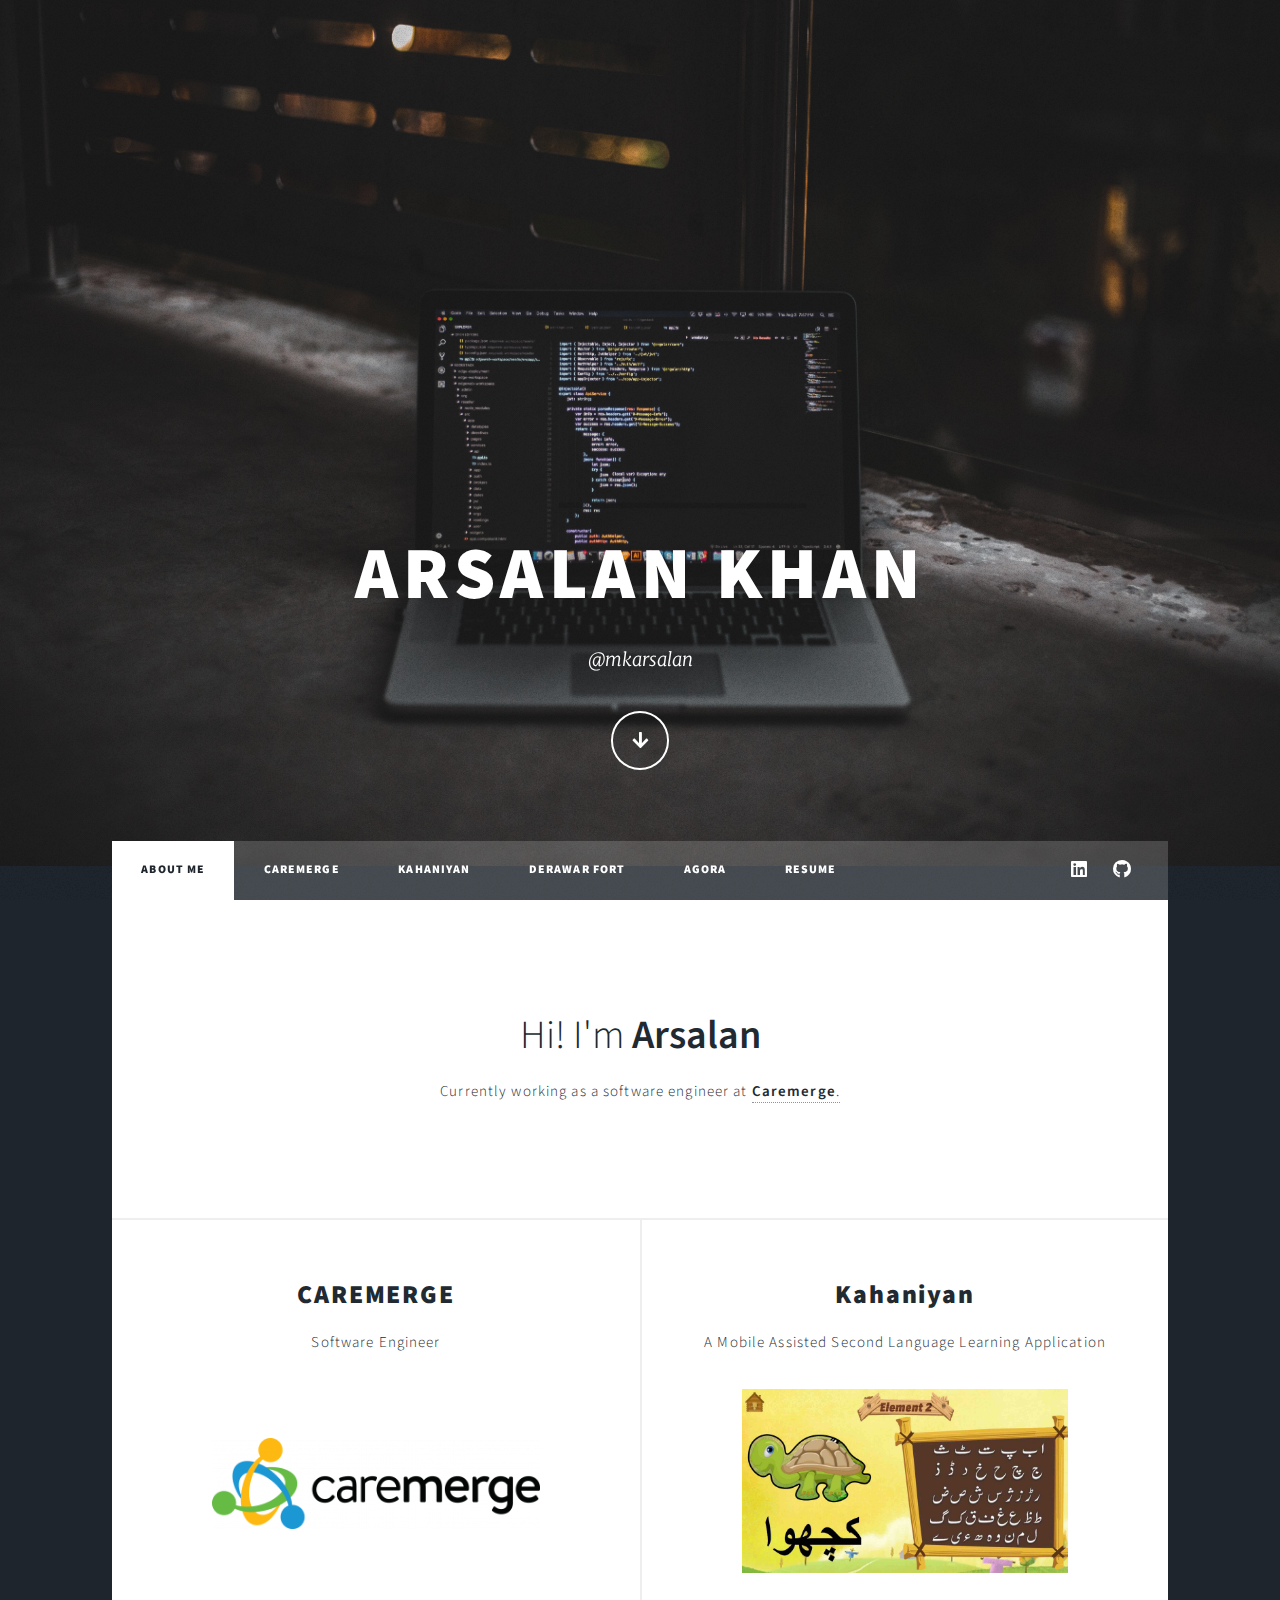
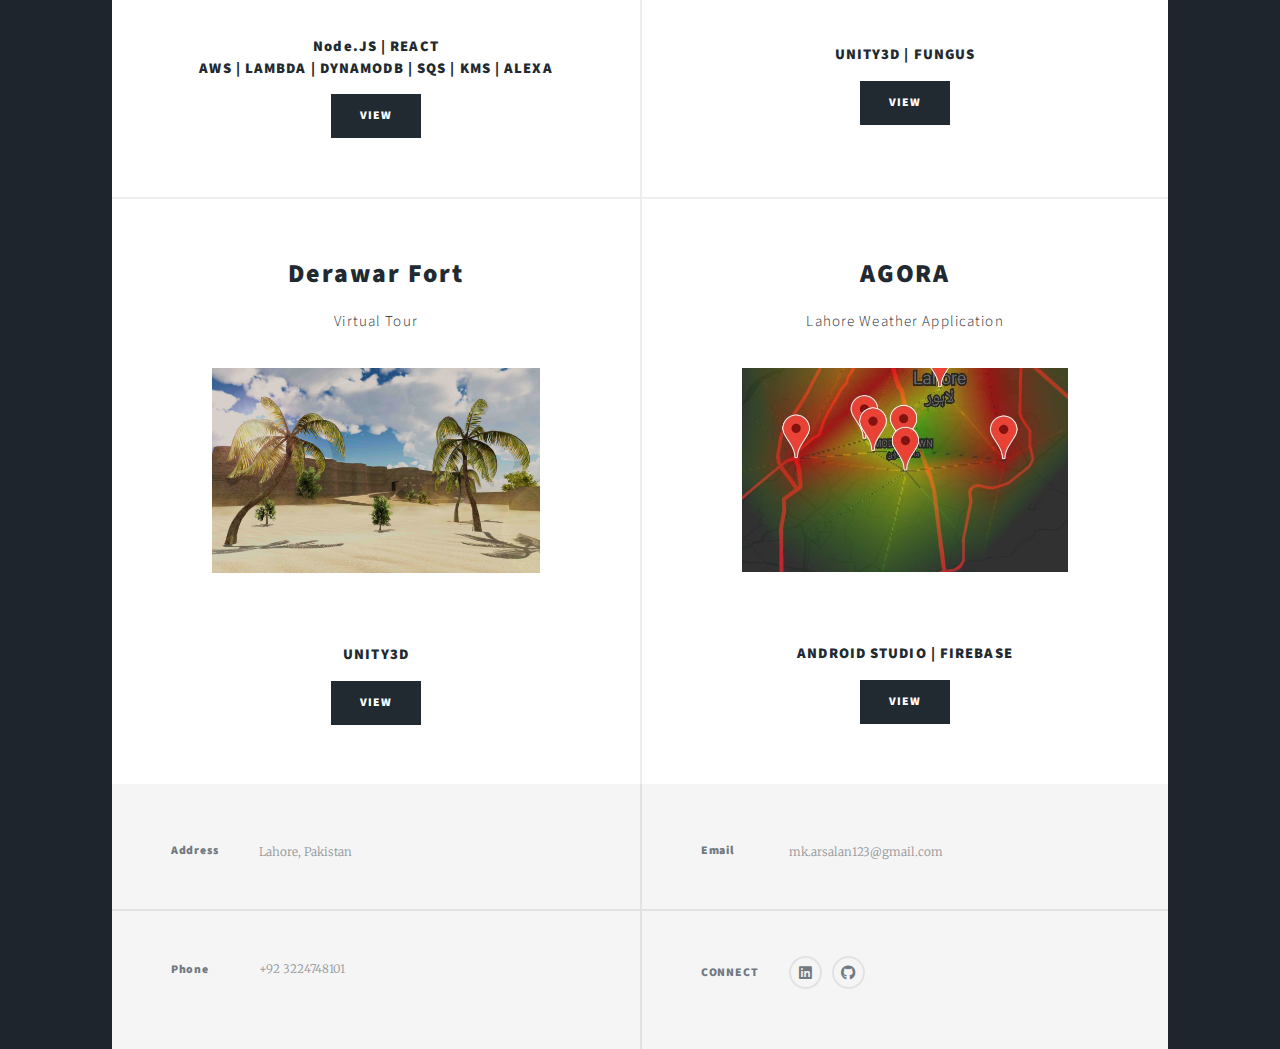
==== index.html @ 7089e1e9 "image css" ====
<!DOCTYPE HTML>
<html>
	<head>
		<title>Arsalan Khan</title>
		<meta charset="utf-8" />
		<meta name="viewport" content="width=device-width, initial-scale=1, user-scalable=no" />
		<link rel="stylesheet" href="assets/css/main.css" />
		<noscript><link rel="stylesheet" href="assets/css/noscript.css" /></noscript>
	</head>
	<body class="is-preload">

		<!-- Wrapper -->
			<div id="wrapper" class="fade-in">

				<!-- Intro -->
					<div id="intro">
						<h1>ARSALAN KHAN</h1>
						<p>@mkarsalan</p>

						<ul class="actions">
							<li><a href="#header" class="button icon solid solo fa-arrow-down scrolly">Continue</a></li>
						</ul>
					</div>


				<!-- Header -->
					<header id="header">
						<a href="index.html" class="logo">arsalan khan</a>
					</header>

				<!-- Nav -->
					<nav id="nav">
						<ul class="links">
							<li class="active"><a href="index.html">About Me</a></li>
							<li><a href="caremerge.html">Caremerge</a></li>
							<li><a href="kahaniyan.html">Kahaniyan</a></li>
							<li><a href="derawar.html">Derawar Fort</a></li>
							<li><a href="agora.html">AGORA</a></li>
							<li><a href="resume.html">Resume</a></li>
						</ul>
						<ul class="icons">
							<li><a href="https://www.linkedin.com/in/mkarsalan/" class="icon brands fa-linkedin"><span class="label">LinkedIn</span></a></li>
							<li><a href="https://github.com/mkarsalan" class="icon brands fa-github"><span class="label">GitHub</span></a></li>
						</ul>
					</nav>

				<!-- Main -->
					<div id="main">

						<!-- Featured Post -->
							<article class="post featured">
								<header class="major">
									<div class="subHeading">Hi! I'm <b>Arsalan</b></div>
									<div class="subHeadingArticle">Currently working as a software engineer at <a href="https://caremerge.com/"><b>Caremerge</b>.</a></div>
								</header>
							</article>

						<!-- Posts -->
							<section class="posts">
								<article>
									<header>
										<h2><a href="https://caremerge.com/">CAREMERGE</a></h2>
										<div class="subHeadingArticle">Software Engineer</div>
									</header>
									<br />
									<a href="caremerge.html" class="image fitMedium"><img src="images/caremerge/logo.png" alt="" /></a>
									<br /><br />
									<h4>Node.JS | REACT<br />
									AWS | LAMBDA | DYNAMODB | SQS | KMS | ALEXA</h4>
									<ul class="actions special">
										<li><a href="caremerge.html" class="button primary">View</a></li>
									</ul>
								</article>
								<article>
									<header>
										<h2>Kahaniyan</h2>
										<div class="subHeadingArticle">A Mobile Assisted Second Language Learning Application</div>
									</header>
									<a href="kahaniyan.html" class="image fitMedium"><img src="images/kahaniyan/1.jpg" alt="" /></a>
									<br />
									<h4>UNITY3D | FUNGUS</h4>
									<ul class="actions special">
										<li><a href="kahaniyan.html" class="button primary">View</a></li>
									</ul>
								</article>
								<article>
									<header>
										<h2>Derawar Fort</h2>
										<div class="subHeadingArticle">Virtual Tour</div>
									</header>
									<a href="derawar.html" class="image fitMedium"><img src="images/derawar/1.jpg" alt="" /></a>
									<br />
									<h4>UNITY3D</h4>
									<ul class="actions special">
										<li><a href="derawar.html" class="button primary">View</a></li>
									</ul>
								</article>
								<article>
									<header>
										<h2>AGORA</h2>
										<div class="subHeadingArticle">Lahore Weather Application</div>
									</header>
									<a href="agora.html" class="image fitMedium"><img src="images/agora/0.jpg" alt="" /></a>
									<br />
									<h4>ANDROID STUDIO | FIREBASE</h4>
									<ul class="actions special">
										<li><a href="agora.html" class="button primary">View</a></li>
									</ul>
								</article>
							</section>

					</div>

				<!-- Footer -->
					<footer id="footer">
						<section class="split contact">
							<section class="alt">
								<h3>Address</h3>
								<p>Lahore, Pakistan</p>
							</section>
							<section>
								<h3>Phone</h3>
								<p>+92 3224748101</p>
							</section>
						</section>
						<section class="split contact">
							<section class="alt">
								<h3>Email</h3>
								<p>mk.arsalan123@gmail.com</p>
							</section>
							<section>
								<h3>CONNECT</h3>
								<ul class="icons alt">
									<li><a href="https://www.linkedin.com/in/mkarsalan/" class="icon brands alt fa-linkedin"><span class="label">LinkedIn</span></a></li>
									<li><a href="https://github.com/mkarsalan" class="icon brands alt fa-github"><span class="label">GitHub</span></a></li>
								</ul>
							</section>
						</section>
					</footer>

			</div>

		<!-- Scripts -->
			<script src="assets/js/jquery.min.js"></script>
			<script src="assets/js/jquery.scrollex.min.js"></script>
			<script src="assets/js/jquery.scrolly.min.js"></script>
			<script src="assets/js/browser.min.js"></script>
			<script src="assets/js/breakpoints.min.js"></script>
			<script src="assets/js/util.js"></script>
			<script src="assets/js/main.js"></script>

	</body>
</html>
---- assets/css/main.css ----
@import url(fontawesome-all.min.css);
@import url("https://fonts.googleapis.com/css?family=Merriweather:300,700,300italic,700italic|Source+Sans+Pro:400,900");

html, body, div, span, applet, object,
iframe, h1, h2, h3, h4, h5, h6, p, blockquote,
pre, a, abbr, acronym, address, big, cite,
code, del, dfn, em, img, ins, kbd, q, s, samp,
small, strike, strong, sub, sup, tt, var, b,
u, i, center, dl, dt, dd, ol, ul, li, fieldset,
form, label, legend, table, caption, tbody,
tfoot, thead, tr, th, td, article, aside,
canvas, details, embed, figure, figcaption,
footer, header, hgroup, menu, nav, output, ruby,
section, summary, time, mark, audio, video {
	margin: 0;
	padding: 0;
	border: 0;
	font-size: 100%;
	font: inherit;
	vertical-align: baseline;}

article, aside, details, figcaption, figure,
footer, header, hgroup, menu, nav, section {
	display: block;}

body {
	line-height: 1;
}

ol, ul {
	list-style: none;
}

blockquote, q {
	quotes: none;
}

	blockquote:before, blockquote:after, q:before, q:after {
		content: '';
		content: none;
	}

table {
	border-collapse: collapse;
	border-spacing: 0;
}

body {
	-webkit-text-size-adjust: none;
}

mark {
	background-color: transparent;
	color: inherit;
}

input::-moz-focus-inner {
	border: 0;
	padding: 0;
}

input, select, textarea {
	-moz-appearance: none;
	-webkit-appearance: none;
	-ms-appearance: none;
	appearance: none;
}

.iframe-container{
	position: relative;
	width: 100%;
	padding-bottom: 56.25%; 
	height: 0;
}
.iframe-container iframe{
	position: absolute;
	top:0;
	left: 0;
	width: 100%;
	height: 100%;
}
.videoInsert {
	position: relative; 
	right: 0; 
	bottom: 0;
	width: 100%;
	height: 100%;
}

.subHeading {
	font-family: "Source Sans Pro", Helvetica, sans-serif;
	font-size: 40px;
}

.subHeadingArticle {
	font-family: "Source Sans Pro", Helvetica, sans-serif;
	font-size: 15px;
	line-height: 1.2;
	letter-spacing: 0.075em;
	margin: 0 0 1rem 0;
}
.center-justified {
    text-align: justify;
    text-align-last: center;
}

/* Basic */

	@-ms-viewport {
		width: device-width;
	}

	body {
		-ms-overflow-style: scrollbar;
	}

	@media screen and (max-width: 480px) {

		html, body {
			min-width: 320px;
		}

	}

	html {
		box-sizing: border-box;
	}

	*, *:before, *:after {
		box-sizing: inherit;
	}

	body {
		background-color: #1e252d;
	}

		body.is-preload *, body.is-preload *:before, body.is-preload *:after {
			-moz-animation: none !important;
			-webkit-animation: none !important;
			-ms-animation: none !important;
			animation: none !important;
			-moz-transition: none !important;
			-webkit-transition: none !important;
			-ms-transition: none !important;
			transition: none !important;
		}

/* Type */

	html {
		font-size: 16pt;
	}

		@media screen and (max-width: 1680px) {

			html {
				font-size: 12pt;
			}

		}

		@media screen and (max-width: 1280px) {

			html {
				font-size: 11pt;
			}

		}

		@media screen and (max-width: 360px) {

			html {
				font-size: 10pt;
			}

		}

	body {
		color: #212931;
	}

	body, input, select, textarea {
		font-family: "Merriweather", Georgia, serif;
		font-weight: 300;
		font-size: 1rem;
		line-height: 2.375;
	}

	a {
		-moz-transition: color 0.2s ease-in-out, background-color 0.2s ease-in-out, border-color 0.2s ease-in-out, box-shadow 0.2s ease-in-out;
		-webkit-transition: color 0.2s ease-in-out, background-color 0.2s ease-in-out, border-color 0.2s ease-in-out, box-shadow 0.2s ease-in-out;
		-ms-transition: color 0.2s ease-in-out, background-color 0.2s ease-in-out, border-color 0.2s ease-in-out, box-shadow 0.2s ease-in-out;
		transition: color 0.2s ease-in-out, background-color 0.2s ease-in-out, border-color 0.2s ease-in-out, box-shadow 0.2s ease-in-out;
		border-bottom: dotted 1px;
		text-decoration: none;
	}

		a:hover {
			border-bottom-color: transparent;
		}

	strong, b {
		font-weight: 600;
	}

	em, i {
		font-style: italic;
	}

	p {
		text-align: justify;
		margin: 0 0 2rem 0;
	}

	h1, h2, h3, h4, h5, h6 {
		font-family: "Source Sans Pro", Helvetica, sans-serif;
		font-weight: 900;
		line-height: 1.5;
		letter-spacing: 0.075em;
		margin: 0 0 1rem 0;
	}

		h1 a, h2 a, h3 a, h4 a, h5 a, h6 a {
			border-bottom: 0;
			color: inherit;
			text-decoration: none;
		}

	h1 {
		font-size: 4rem;
		line-height: 1.1;
		margin: 0 0 2rem 0;
	}

	h2 {
		font-size: 1.75rem;
		line-height: 1.3;
		margin: 0 0 1.5rem 0;
	}

	h3 {
		font-size: 1.25rem;
		margin: 0 0 1.5rem 0;
	}

	h4 {
		font-size: 1rem;
	}

	h5 {
		font-size: 0.9rem;
	}

	h6 {
		font-size: 0.8rem;
	}

	sub {
		font-size: 0.8rem;
		position: relative;
		top: 0.5rem;
	}

	sup {
		font-size: 0.8rem;
		position: relative;
		top: -0.5rem;
	}

	blockquote {
		border-left: solid 4px;
		font-style: italic;
		margin: 0 0 2rem 0;
		padding: 0.5rem 0 0.5rem 2rem;
	}

	code {
		border: solid 2px;
		font-family: "Courier New", monospace;
		font-size: 0.9rem;
		margin: 0 0.25rem;
		padding: 0.25rem 0.65rem;
	}

	pre {
		-webkit-overflow-scrolling: touch;
		font-family: "Courier New", monospace;
		font-size: 0.9rem;
		margin: 0 0 2rem 0;
	}

		pre code {
			display: block;
			line-height: 1.75;
			padding: 1rem 1.5rem;
			overflow-x: auto;
		}

	hr {
		border: 0;
		border-bottom: solid 2px;
		margin: 3rem 0;
	}

		hr.major {
			margin: 5rem 0;
		}

	.align-left {
		text-align: left;
	}

	.align-center {
		text-align: center;
	}

	.align-right {
		text-align: right;
	}

	input, select, textarea {
		color: #212931;
	}

	a {
		color: #212931;
		border-bottom-color: rgba(33, 41, 49, 0.5);
	}

		a:hover {
			border-bottom-color: transparent;
			color: #18bfef !important;
		}

	strong, b {
		color: #212931;
	}

	h1, h2, h3, h4, h5, h6 {
		color: #212931;
	}

	blockquote {
		border-left-color: #eeeeee;
	}

	code {
		background: rgba(220, 220, 220, 0.25);
		border-color: #eeeeee;
	}

	hr {
		border-bottom-color: #eeeeee;
	}

/* Row */

	.row {
		display: flex;
		flex-wrap: wrap;
		box-sizing: border-box;
		align-items: stretch;
	}

		.row > * {
			box-sizing: border-box;
		}

		.row.gtr-uniform > * > :last-child {
			margin-bottom: 0;
		}

		.row.aln-left {
			justify-content: flex-start;
		}

		.row.aln-center {
			justify-content: center;
		}

		.row.aln-right {
			justify-content: flex-end;
		}

		.row.aln-top {
			align-items: flex-start;
		}

		.row.aln-middle {
			align-items: center;
		}

		.row.aln-bottom {
			align-items: flex-end;
		}

		.row > .imp {
			order: -1;
		}

		.row > .col-1 {
			width: 8.33333%;
		}

		.row > .off-1 {
			margin-left: 8.33333%;
		}

		.row > .col-2 {
			width: 16.66667%;
		}

		.row > .off-2 {
			margin-left: 16.66667%;
		}

		.row > .col-3 {
			width: 25%;
		}

		.row > .off-3 {
			margin-left: 25%;
		}

		.row > .col-4 {
			width: 33.33333%;
		}

		.row > .off-4 {
			margin-left: 33.33333%;
		}

		.row > .col-5 {
			width: 41.66667%;
		}

		.row > .off-5 {
			margin-left: 41.66667%;
		}

		.row > .col-6 {
			width: 50%;
		}

		.row > .off-6 {
			margin-left: 50%;
		}

		.row > .col-7 {
			width: 58.33333%;
		}

		.row > .off-7 {
			margin-left: 58.33333%;
		}

		.row > .col-8 {
			width: 66.66667%;
		}

		.row > .off-8 {
			margin-left: 66.66667%;
		}

		.row > .col-9 {
			width: 75%;
		}

		.row > .off-9 {
			margin-left: 75%;
		}

		.row > .col-10 {
			width: 83.33333%;
		}

		.row > .off-10 {
			margin-left: 83.33333%;
		}

		.row > .col-11 {
			width: 91.66667%;
		}

		.row > .off-11 {
			margin-left: 91.66667%;
		}

		.row > .col-12 {
			width: 100%;
		}

		.row > .off-12 {
			margin-left: 100%;
		}

		.row.gtr-0 {
			margin-top: 0;
			margin-left: 0rem;
		}

			.row.gtr-0 > * {
				padding: 0 0 0 0rem;
			}

			.row.gtr-0.gtr-uniform {
				margin-top: 0rem;
			}

				.row.gtr-0.gtr-uniform > * {
					padding-top: 0rem;
				}

		.row.gtr-25 {
			margin-top: 0;
			margin-left: -0.375rem;
		}

			.row.gtr-25 > * {
				padding: 0 0 0 0.375rem;
			}

			.row.gtr-25.gtr-uniform {
				margin-top: -0.375rem;
			}

				.row.gtr-25.gtr-uniform > * {
					padding-top: 0.375rem;
				}

		.row.gtr-50 {
			margin-top: 0;
			margin-left: -0.75rem;
		}

			.row.gtr-50 > * {
				padding: 0 0 0 0.75rem;
			}

			.row.gtr-50.gtr-uniform {
				margin-top: -0.75rem;
			}

				.row.gtr-50.gtr-uniform > * {
					padding-top: 0.75rem;
				}

		.row {
			margin-top: 0;
			margin-left: -1.5rem;
		}

			.row > * {
				padding: 0 0 0 1.5rem;
			}

			.row.gtr-uniform {
				margin-top: -1.5rem;
			}

				.row.gtr-uniform > * {
					padding-top: 1.5rem;
				}

		.row.gtr-150 {
			margin-top: 0;
			margin-left: -2.25rem;
		}

			.row.gtr-150 > * {
				padding: 0 0 0 2.25rem;
			}

			.row.gtr-150.gtr-uniform {
				margin-top: -2.25rem;
			}

				.row.gtr-150.gtr-uniform > * {
					padding-top: 2.25rem;
				}

		.row.gtr-200 {
			margin-top: 0;
			margin-left: -3rem;
		}

			.row.gtr-200 > * {
				padding: 0 0 0 3rem;
			}

			.row.gtr-200.gtr-uniform {
				margin-top: -3rem;
			}

				.row.gtr-200.gtr-uniform > * {
					padding-top: 3rem;
				}

		@media screen and (max-width: 1680px) {

			.row {
				display: flex;
				flex-wrap: wrap;
				box-sizing: border-box;
				align-items: stretch;
			}

				.row > * {
					box-sizing: border-box;
				}

				.row.gtr-uniform > * > :last-child {
					margin-bottom: 0;
				}

				.row.aln-left {
					justify-content: flex-start;
				}

				.row.aln-center {
					justify-content: center;
				}

				.row.aln-right {
					justify-content: flex-end;
				}

				.row.aln-top {
					align-items: flex-start;
				}

				.row.aln-middle {
					align-items: center;
				}

				.row.aln-bottom {
					align-items: flex-end;
				}

				.row > .imp-xlarge {
					order: -1;
				}

				.row > .col-1-xlarge {
					width: 8.33333%;
				}

				.row > .off-1-xlarge {
					margin-left: 8.33333%;
				}

				.row > .col-2-xlarge {
					width: 16.66667%;
				}

				.row > .off-2-xlarge {
					margin-left: 16.66667%;
				}

				.row > .col-3-xlarge {
					width: 25%;
				}

				.row > .off-3-xlarge {
					margin-left: 25%;
				}

				.row > .col-4-xlarge {
					width: 33.33333%;
				}

				.row > .off-4-xlarge {
					margin-left: 33.33333%;
				}

				.row > .col-5-xlarge {
					width: 41.66667%;
				}

				.row > .off-5-xlarge {
					margin-left: 41.66667%;
				}

				.row > .col-6-xlarge {
					width: 50%;
				}

				.row > .off-6-xlarge {
					margin-left: 50%;
				}

				.row > .col-7-xlarge {
					width: 58.33333%;
				}

				.row > .off-7-xlarge {
					margin-left: 58.33333%;
				}

				.row > .col-8-xlarge {
					width: 66.66667%;
				}

				.row > .off-8-xlarge {
					margin-left: 66.66667%;
				}

				.row > .col-9-xlarge {
					width: 75%;
				}

				.row > .off-9-xlarge {
					margin-left: 75%;
				}

				.row > .col-10-xlarge {
					width: 83.33333%;
				}

				.row > .off-10-xlarge {
					margin-left: 83.33333%;
				}

				.row > .col-11-xlarge {
					width: 91.66667%;
				}

				.row > .off-11-xlarge {
					margin-left: 91.66667%;
				}

				.row > .col-12-xlarge {
					width: 100%;
				}

				.row > .off-12-xlarge {
					margin-left: 100%;
				}

				.row.gtr-0 {
					margin-top: 0;
					margin-left: 0rem;
				}

					.row.gtr-0 > * {
						padding: 0 0 0 0rem;
					}

					.row.gtr-0.gtr-uniform {
						margin-top: 0rem;
					}

						.row.gtr-0.gtr-uniform > * {
							padding-top: 0rem;
						}

				.row.gtr-25 {
					margin-top: 0;
					margin-left: -0.375rem;
				}

					.row.gtr-25 > * {
						padding: 0 0 0 0.375rem;
					}

					.row.gtr-25.gtr-uniform {
						margin-top: -0.375rem;
					}

						.row.gtr-25.gtr-uniform > * {
							padding-top: 0.375rem;
						}

				.row.gtr-50 {
					margin-top: 0;
					margin-left: -0.75rem;
				}

					.row.gtr-50 > * {
						padding: 0 0 0 0.75rem;
					}

					.row.gtr-50.gtr-uniform {
						margin-top: -0.75rem;
					}

						.row.gtr-50.gtr-uniform > * {
							padding-top: 0.75rem;
						}

				.row {
					margin-top: 0;
					margin-left: -1.5rem;
				}

					.row > * {
						padding: 0 0 0 1.5rem;
					}

					.row.gtr-uniform {
						margin-top: -1.5rem;
					}

						.row.gtr-uniform > * {
							padding-top: 1.5rem;
						}

				.row.gtr-150 {
					margin-top: 0;
					margin-left: -2.25rem;
				}

					.row.gtr-150 > * {
						padding: 0 0 0 2.25rem;
					}

					.row.gtr-150.gtr-uniform {
						margin-top: -2.25rem;
					}

						.row.gtr-150.gtr-uniform > * {
							padding-top: 2.25rem;
						}

				.row.gtr-200 {
					margin-top: 0;
					margin-left: -3rem;
				}

					.row.gtr-200 > * {
						padding: 0 0 0 3rem;
					}

					.row.gtr-200.gtr-uniform {
						margin-top: -3rem;
					}

						.row.gtr-200.gtr-uniform > * {
							padding-top: 3rem;
						}

		}

		@media screen and (max-width: 1280px) {

			.row {
				display: flex;
				flex-wrap: wrap;
				box-sizing: border-box;
				align-items: stretch;
			}

				.row > * {
					box-sizing: border-box;
				}

				.row.gtr-uniform > * > :last-child {
					margin-bottom: 0;
				}

				.row.aln-left {
					justify-content: flex-start;
				}

				.row.aln-center {
					justify-content: center;
				}

				.row.aln-right {
					justify-content: flex-end;
				}

				.row.aln-top {
					align-items: flex-start;
				}

				.row.aln-middle {
					align-items: center;
				}

				.row.aln-bottom {
					align-items: flex-end;
				}

				.row > .imp-large {
					order: -1;
				}

				.row > .col-1-large {
					width: 8.33333%;
				}

				.row > .off-1-large {
					margin-left: 8.33333%;
				}

				.row > .col-2-large {
					width: 16.66667%;
				}

				.row > .off-2-large {
					margin-left: 16.66667%;
				}

				.row > .col-3-large {
					width: 25%;
				}

				.row > .off-3-large {
					margin-left: 25%;
				}

				.row > .col-4-large {
					width: 33.33333%;
				}

				.row > .off-4-large {
					margin-left: 33.33333%;
				}

				.row > .col-5-large {
					width: 41.66667%;
				}

				.row > .off-5-large {
					margin-left: 41.66667%;
				}

				.row > .col-6-large {
					width: 50%;
				}

				.row > .off-6-large {
					margin-left: 50%;
				}

				.row > .col-7-large {
					width: 58.33333%;
				}

				.row > .off-7-large {
					margin-left: 58.33333%;
				}

				.row > .col-8-large {
					width: 66.66667%;
				}

				.row > .off-8-large {
					margin-left: 66.66667%;
				}

				.row > .col-9-large {
					width: 75%;
				}

				.row > .off-9-large {
					margin-left: 75%;
				}

				.row > .col-10-large {
					width: 83.33333%;
				}

				.row > .off-10-large {
					margin-left: 83.33333%;
				}

				.row > .col-11-large {
					width: 91.66667%;
				}

				.row > .off-11-large {
					margin-left: 91.66667%;
				}

				.row > .col-12-large {
					width: 100%;
				}

				.row > .off-12-large {
					margin-left: 100%;
				}

				.row.gtr-0 {
					margin-top: 0;
					margin-left: 0rem;
				}

					.row.gtr-0 > * {
						padding: 0 0 0 0rem;
					}

					.row.gtr-0.gtr-uniform {
						margin-top: 0rem;
					}

						.row.gtr-0.gtr-uniform > * {
							padding-top: 0rem;
						}

				.row.gtr-25 {
					margin-top: 0;
					margin-left: -0.375rem;
				}

					.row.gtr-25 > * {
						padding: 0 0 0 0.375rem;
					}

					.row.gtr-25.gtr-uniform {
						margin-top: -0.375rem;
					}

						.row.gtr-25.gtr-uniform > * {
							padding-top: 0.375rem;
						}

				.row.gtr-50 {
					margin-top: 0;
					margin-left: -0.75rem;
				}

					.row.gtr-50 > * {
						padding: 0 0 0 0.75rem;
					}

					.row.gtr-50.gtr-uniform {
						margin-top: -0.75rem;
					}

						.row.gtr-50.gtr-uniform > * {
							padding-top: 0.75rem;
						}

				.row {
					margin-top: 0;
					margin-left: -1.5rem;
				}

					.row > * {
						padding: 0 0 0 1.5rem;
					}

					.row.gtr-uniform {
						margin-top: -1.5rem;
					}

						.row.gtr-uniform > * {
							padding-top: 1.5rem;
						}

				.row.gtr-150 {
					margin-top: 0;
					margin-left: -2.25rem;
				}

					.row.gtr-150 > * {
						padding: 0 0 0 2.25rem;
					}

					.row.gtr-150.gtr-uniform {
						margin-top: -2.25rem;
					}

						.row.gtr-150.gtr-uniform > * {
							padding-top: 2.25rem;
						}

				.row.gtr-200 {
					margin-top: 0;
					margin-left: -3rem;
				}

					.row.gtr-200 > * {
						padding: 0 0 0 3rem;
					}

					.row.gtr-200.gtr-uniform {
						margin-top: -3rem;
					}

						.row.gtr-200.gtr-uniform > * {
							padding-top: 3rem;
						}

		}

		@media screen and (max-width: 980px) {

			.row {
				display: flex;
				flex-wrap: wrap;
				box-sizing: border-box;
				align-items: stretch;
			}

				.row > * {
					box-sizing: border-box;
				}

				.row.gtr-uniform > * > :last-child {
					margin-bottom: 0;
				}

				.row.aln-left {
					justify-content: flex-start;
				}

				.row.aln-center {
					justify-content: center;
				}

				.row.aln-right {
					justify-content: flex-end;
				}

				.row.aln-top {
					align-items: flex-start;
				}

				.row.aln-middle {
					align-items: center;
				}

				.row.aln-bottom {
					align-items: flex-end;
				}

				.row > .imp-medium {
					order: -1;
				}

				.row > .col-1-medium {
					width: 8.33333%;
				}

				.row > .off-1-medium {
					margin-left: 8.33333%;
				}

				.row > .col-2-medium {
					width: 16.66667%;
				}

				.row > .off-2-medium {
					margin-left: 16.66667%;
				}

				.row > .col-3-medium {
					width: 25%;
				}

				.row > .off-3-medium {
					margin-left: 25%;
				}

				.row > .col-4-medium {
					width: 33.33333%;
				}

				.row > .off-4-medium {
					margin-left: 33.33333%;
				}

				.row > .col-5-medium {
					width: 41.66667%;
				}

				.row > .off-5-medium {
					margin-left: 41.66667%;
				}

				.row > .col-6-medium {
					width: 50%;
				}

				.row > .off-6-medium {
					margin-left: 50%;
				}

				.row > .col-7-medium {
					width: 58.33333%;
				}

				.row > .off-7-medium {
					margin-left: 58.33333%;
				}

				.row > .col-8-medium {
					width: 66.66667%;
				}

				.row > .off-8-medium {
					margin-left: 66.66667%;
				}

				.row > .col-9-medium {
					width: 75%;
				}

				.row > .off-9-medium {
					margin-left: 75%;
				}

				.row > .col-10-medium {
					width: 83.33333%;
				}

				.row > .off-10-medium {
					margin-left: 83.33333%;
				}

				.row > .col-11-medium {
					width: 91.66667%;
				}

				.row > .off-11-medium {
					margin-left: 91.66667%;
				}

				.row > .col-12-medium {
					width: 100%;
				}

				.row > .off-12-medium {
					margin-left: 100%;
				}

				.row.gtr-0 {
					margin-top: 0;
					margin-left: 0rem;
				}

					.row.gtr-0 > * {
						padding: 0 0 0 0rem;
					}

					.row.gtr-0.gtr-uniform {
						margin-top: 0rem;
					}

						.row.gtr-0.gtr-uniform > * {
							padding-top: 0rem;
						}

				.row.gtr-25 {
					margin-top: 0;
					margin-left: -0.375rem;
				}

					.row.gtr-25 > * {
						padding: 0 0 0 0.375rem;
					}

					.row.gtr-25.gtr-uniform {
						margin-top: -0.375rem;
					}

						.row.gtr-25.gtr-uniform > * {
							padding-top: 0.375rem;
						}

				.row.gtr-50 {
					margin-top: 0;
					margin-left: -0.75rem;
				}

					.row.gtr-50 > * {
						padding: 0 0 0 0.75rem;
					}

					.row.gtr-50.gtr-uniform {
						margin-top: -0.75rem;
					}

						.row.gtr-50.gtr-uniform > * {
							padding-top: 0.75rem;
						}

				.row {
					margin-top: 0;
					margin-left: -1.5rem;
				}

					.row > * {
						padding: 0 0 0 1.5rem;
					}

					.row.gtr-uniform {
						margin-top: -1.5rem;
					}

						.row.gtr-uniform > * {
							padding-top: 1.5rem;
						}

				.row.gtr-150 {
					margin-top: 0;
					margin-left: -2.25rem;
				}

					.row.gtr-150 > * {
						padding: 0 0 0 2.25rem;
					}

					.row.gtr-150.gtr-uniform {
						margin-top: -2.25rem;
					}

						.row.gtr-150.gtr-uniform > * {
							padding-top: 2.25rem;
						}

				.row.gtr-200 {
					margin-top: 0;
					margin-left: -3rem;
				}

					.row.gtr-200 > * {
						padding: 0 0 0 3rem;
					}

					.row.gtr-200.gtr-uniform {
						margin-top: -3rem;
					}

						.row.gtr-200.gtr-uniform > * {
							padding-top: 3rem;
						}

		}

		@media screen and (max-width: 736px) {

			.row {
				display: flex;
				flex-wrap: wrap;
				box-sizing: border-box;
				align-items: stretch;
			}

				.row > * {
					box-sizing: border-box;
				}

				.row.gtr-uniform > * > :last-child {
					margin-bottom: 0;
				}

				.row.aln-left {
					justify-content: flex-start;
				}

				.row.aln-center {
					justify-content: center;
				}

				.row.aln-right {
					justify-content: flex-end;
				}

				.row.aln-top {
					align-items: flex-start;
				}

				.row.aln-middle {
					align-items: center;
				}

				.row.aln-bottom {
					align-items: flex-end;
				}

				.row > .imp-small {
					order: -1;
				}

				.row > .col-1-small {
					width: 8.33333%;
				}

				.row > .off-1-small {
					margin-left: 8.33333%;
				}

				.row > .col-2-small {
					width: 16.66667%;
				}

				.row > .off-2-small {
					margin-left: 16.66667%;
				}

				.row > .col-3-small {
					width: 25%;
				}

				.row > .off-3-small {
					margin-left: 25%;
				}

				.row > .col-4-small {
					width: 33.33333%;
				}

				.row > .off-4-small {
					margin-left: 33.33333%;
				}

				.row > .col-5-small {
					width: 41.66667%;
				}

				.row > .off-5-small {
					margin-left: 41.66667%;
				}

				.row > .col-6-small {
					width: 50%;
				}

				.row > .off-6-small {
					margin-left: 50%;
				}

				.row > .col-7-small {
					width: 58.33333%;
				}

				.row > .off-7-small {
					margin-left: 58.33333%;
				}

				.row > .col-8-small {
					width: 66.66667%;
				}

				.row > .off-8-small {
					margin-left: 66.66667%;
				}

				.row > .col-9-small {
					width: 75%;
				}

				.row > .off-9-small {
					margin-left: 75%;
				}

				.row > .col-10-small {
					width: 83.33333%;
				}

				.row > .off-10-small {
					margin-left: 83.33333%;
				}

				.row > .col-11-small {
					width: 91.66667%;
				}

				.row > .off-11-small {
					margin-left: 91.66667%;
				}

				.row > .col-12-small {
					width: 100%;
				}

				.row > .off-12-small {
					margin-left: 100%;
				}

				.row.gtr-0 {
					margin-top: 0;
					margin-left: 0rem;
				}

					.row.gtr-0 > * {
						padding: 0 0 0 0rem;
					}

					.row.gtr-0.gtr-uniform {
						margin-top: 0rem;
					}

						.row.gtr-0.gtr-uniform > * {
							padding-top: 0rem;
						}

				.row.gtr-25 {
					margin-top: 0;
					margin-left: -0.375rem;
				}

					.row.gtr-25 > * {
						padding: 0 0 0 0.375rem;
					}

					.row.gtr-25.gtr-uniform {
						margin-top: -0.375rem;
					}

						.row.gtr-25.gtr-uniform > * {
							padding-top: 0.375rem;
						}

				.row.gtr-50 {
					margin-top: 0;
					margin-left: -0.75rem;
				}

					.row.gtr-50 > * {
						padding: 0 0 0 0.75rem;
					}

					.row.gtr-50.gtr-uniform {
						margin-top: -0.75rem;
					}

						.row.gtr-50.gtr-uniform > * {
							padding-top: 0.75rem;
						}

				.row {
					margin-top: 0;
					margin-left: -1.5rem;
				}

					.row > * {
						padding: 0 0 0 1.5rem;
					}

					.row.gtr-uniform {
						margin-top: -1.5rem;
					}

						.row.gtr-uniform > * {
							padding-top: 1.5rem;
						}

				.row.gtr-150 {
					margin-top: 0;
					margin-left: -2.25rem;
				}

					.row.gtr-150 > * {
						padding: 0 0 0 2.25rem;
					}

					.row.gtr-150.gtr-uniform {
						margin-top: -2.25rem;
					}

						.row.gtr-150.gtr-uniform > * {
							padding-top: 2.25rem;
						}

				.row.gtr-200 {
					margin-top: 0;
					margin-left: -3rem;
				}

					.row.gtr-200 > * {
						padding: 0 0 0 3rem;
					}

					.row.gtr-200.gtr-uniform {
						margin-top: -3rem;
					}

						.row.gtr-200.gtr-uniform > * {
							padding-top: 3rem;
						}

		}

		@media screen and (max-width: 480px) {

			.row {
				display: flex;
				flex-wrap: wrap;
				box-sizing: border-box;
				align-items: stretch;
			}

				.row > * {
					box-sizing: border-box;
				}

				.row.gtr-uniform > * > :last-child {
					margin-bottom: 0;
				}

				.row.aln-left {
					justify-content: flex-start;
				}

				.row.aln-center {
					justify-content: center;
				}

				.row.aln-right {
					justify-content: flex-end;
				}

				.row.aln-top {
					align-items: flex-start;
				}

				.row.aln-middle {
					align-items: center;
				}

				.row.aln-bottom {
					align-items: flex-end;
				}

				.row > .imp-xsmall {
					order: -1;
				}

				.row > .col-1-xsmall {
					width: 8.33333%;
				}

				.row > .off-1-xsmall {
					margin-left: 8.33333%;
				}

				.row > .col-2-xsmall {
					width: 16.66667%;
				}

				.row > .off-2-xsmall {
					margin-left: 16.66667%;
				}

				.row > .col-3-xsmall {
					width: 25%;
				}

				.row > .off-3-xsmall {
					margin-left: 25%;
				}

				.row > .col-4-xsmall {
					width: 33.33333%;
				}

				.row > .off-4-xsmall {
					margin-left: 33.33333%;
				}

				.row > .col-5-xsmall {
					width: 41.66667%;
				}

				.row > .off-5-xsmall {
					margin-left: 41.66667%;
				}

				.row > .col-6-xsmall {
					width: 50%;
				}

				.row > .off-6-xsmall {
					margin-left: 50%;
				}

				.row > .col-7-xsmall {
					width: 58.33333%;
				}

				.row > .off-7-xsmall {
					margin-left: 58.33333%;
				}

				.row > .col-8-xsmall {
					width: 66.66667%;
				}

				.row > .off-8-xsmall {
					margin-left: 66.66667%;
				}

				.row > .col-9-xsmall {
					width: 75%;
				}

				.row > .off-9-xsmall {
					margin-left: 75%;
				}

				.row > .col-10-xsmall {
					width: 83.33333%;
				}

				.row > .off-10-xsmall {
					margin-left: 83.33333%;
				}

				.row > .col-11-xsmall {
					width: 91.66667%;
				}

				.row > .off-11-xsmall {
					margin-left: 91.66667%;
				}

				.row > .col-12-xsmall {
					width: 100%;
				}

				.row > .off-12-xsmall {
					margin-left: 100%;
				}

				.row.gtr-0 {
					margin-top: 0;
					margin-left: 0rem;
				}

					.row.gtr-0 > * {
						padding: 0 0 0 0rem;
					}

					.row.gtr-0.gtr-uniform {
						margin-top: 0rem;
					}

						.row.gtr-0.gtr-uniform > * {
							padding-top: 0rem;
						}

				.row.gtr-25 {
					margin-top: 0;
					margin-left: -0.375rem;
				}

					.row.gtr-25 > * {
						padding: 0 0 0 0.375rem;
					}

					.row.gtr-25.gtr-uniform {
						margin-top: -0.375rem;
					}

						.row.gtr-25.gtr-uniform > * {
							padding-top: 0.375rem;
						}

				.row.gtr-50 {
					margin-top: 0;
					margin-left: -0.75rem;
				}

					.row.gtr-50 > * {
						padding: 0 0 0 0.75rem;
					}

					.row.gtr-50.gtr-uniform {
						margin-top: -0.75rem;
					}

						.row.gtr-50.gtr-uniform > * {
							padding-top: 0.75rem;
						}

				.row {
					margin-top: 0;
					margin-left: -1.5rem;
				}

					.row > * {
						padding: 0 0 0 1.5rem;
					}

					.row.gtr-uniform {
						margin-top: -1.5rem;
					}

						.row.gtr-uniform > * {
							padding-top: 1.5rem;
						}

				.row.gtr-150 {
					margin-top: 0;
					margin-left: -2.25rem;
				}

					.row.gtr-150 > * {
						padding: 0 0 0 2.25rem;
					}

					.row.gtr-150.gtr-uniform {
						margin-top: -2.25rem;
					}

						.row.gtr-150.gtr-uniform > * {
							padding-top: 2.25rem;
						}

				.row.gtr-200 {
					margin-top: 0;
					margin-left: -3rem;
				}

					.row.gtr-200 > * {
						padding: 0 0 0 3rem;
					}

					.row.gtr-200.gtr-uniform {
						margin-top: -3rem;
					}

						.row.gtr-200.gtr-uniform > * {
							padding-top: 3rem;
						}

		}

		@media screen and (max-width: 360px) {

			.row {
				display: flex;
				flex-wrap: wrap;
				box-sizing: border-box;
				align-items: stretch;
			}

				.row > * {
					box-sizing: border-box;
				}

				.row.gtr-uniform > * > :last-child {
					margin-bottom: 0;
				}

				.row.aln-left {
					justify-content: flex-start;
				}

				.row.aln-center {
					justify-content: center;
				}

				.row.aln-right {
					justify-content: flex-end;
				}

				.row.aln-top {
					align-items: flex-start;
				}

				.row.aln-middle {
					align-items: center;
				}

				.row.aln-bottom {
					align-items: flex-end;
				}

				.row > .imp-xxsmall {
					order: -1;
				}

				.row > .col-1-xxsmall {
					width: 8.33333%;
				}

				.row > .off-1-xxsmall {
					margin-left: 8.33333%;
				}

				.row > .col-2-xxsmall {
					width: 16.66667%;
				}

				.row > .off-2-xxsmall {
					margin-left: 16.66667%;
				}

				.row > .col-3-xxsmall {
					width: 25%;
				}

				.row > .off-3-xxsmall {
					margin-left: 25%;
				}

				.row > .col-4-xxsmall {
					width: 33.33333%;
				}

				.row > .off-4-xxsmall {
					margin-left: 33.33333%;
				}

				.row > .col-5-xxsmall {
					width: 41.66667%;
				}

				.row > .off-5-xxsmall {
					margin-left: 41.66667%;
				}

				.row > .col-6-xxsmall {
					width: 50%;
				}

				.row > .off-6-xxsmall {
					margin-left: 50%;
				}

				.row > .col-7-xxsmall {
					width: 58.33333%;
				}

				.row > .off-7-xxsmall {
					margin-left: 58.33333%;
				}

				.row > .col-8-xxsmall {
					width: 66.66667%;
				}

				.row > .off-8-xxsmall {
					margin-left: 66.66667%;
				}

				.row > .col-9-xxsmall {
					width: 75%;
				}

				.row > .off-9-xxsmall {
					margin-left: 75%;
				}

				.row > .col-10-xxsmall {
					width: 83.33333%;
				}

				.row > .off-10-xxsmall {
					margin-left: 83.33333%;
				}

				.row > .col-11-xxsmall {
					width: 91.66667%;
				}

				.row > .off-11-xxsmall {
					margin-left: 91.66667%;
				}

				.row > .col-12-xxsmall {
					width: 100%;
				}

				.row > .off-12-xxsmall {
					margin-left: 100%;
				}

				.row.gtr-0 {
					margin-top: 0;
					margin-left: 0rem;
				}

					.row.gtr-0 > * {
						padding: 0 0 0 0rem;
					}

					.row.gtr-0.gtr-uniform {
						margin-top: 0rem;
					}

						.row.gtr-0.gtr-uniform > * {
							padding-top: 0rem;
						}

				.row.gtr-25 {
					margin-top: 0;
					margin-left: -0.375rem;
				}

					.row.gtr-25 > * {
						padding: 0 0 0 0.375rem;
					}

					.row.gtr-25.gtr-uniform {
						margin-top: -0.375rem;
					}

						.row.gtr-25.gtr-uniform > * {
							padding-top: 0.375rem;
						}

				.row.gtr-50 {
					margin-top: 0;
					margin-left: -0.75rem;
				}

					.row.gtr-50 > * {
						padding: 0 0 0 0.75rem;
					}

					.row.gtr-50.gtr-uniform {
						margin-top: -0.75rem;
					}

						.row.gtr-50.gtr-uniform > * {
							padding-top: 0.75rem;
						}

				.row {
					margin-top: 0;
					margin-left: -1.5rem;
				}

					.row > * {
						padding: 0 0 0 1.5rem;
					}

					.row.gtr-uniform {
						margin-top: -1.5rem;
					}

						.row.gtr-uniform > * {
							padding-top: 1.5rem;
						}

				.row.gtr-150 {
					margin-top: 0;
					margin-left: -2.25rem;
				}

					.row.gtr-150 > * {
						padding: 0 0 0 2.25rem;
					}

					.row.gtr-150.gtr-uniform {
						margin-top: -2.25rem;
					}

						.row.gtr-150.gtr-uniform > * {
							padding-top: 2.25rem;
						}

				.row.gtr-200 {
					margin-top: 0;
					margin-left: -3rem;
				}

					.row.gtr-200 > * {
						padding: 0 0 0 3rem;
					}

					.row.gtr-200.gtr-uniform {
						margin-top: -3rem;
					}

						.row.gtr-200.gtr-uniform > * {
							padding-top: 3rem;
						}

		}

/* Box */

	.box {
		border: solid 2px;
		margin-bottom: 2rem;
		padding: 1.5rem;
	}

		.box > :last-child,
		.box > :last-child > :last-child,
		.box > :last-child > :last-child > :last-child {
			margin-bottom: 0;
		}

		.box.alt {
			border: 0;
			border-radius: 0;
			padding: 0;
		}

	.box {
		border-color: #eeeeee;
	}

/* Button */

	input[type="submit"],
	input[type="reset"],
	input[type="button"],
	button,
	.button {
		-moz-appearance: none;
		-webkit-appearance: none;
		-ms-appearance: none;
		appearance: none;
		-moz-transition: background-color 0.2s ease-in-out, box-shadow 0.2s ease-in-out, color 0.2s ease-in-out;
		-webkit-transition: background-color 0.2s ease-in-out, box-shadow 0.2s ease-in-out, color 0.2s ease-in-out;
		-ms-transition: background-color 0.2s ease-in-out, box-shadow 0.2s ease-in-out, color 0.2s ease-in-out;
		transition: background-color 0.2s ease-in-out, box-shadow 0.2s ease-in-out, color 0.2s ease-in-out;
		border: 0;
		border-radius: 0;
		cursor: pointer;
		display: inline-block;
		font-family: "Source Sans Pro", Helvetica, sans-serif;
		font-size: 0.8rem;
		font-weight: 900;
		letter-spacing: 0.075em;
		height: 3rem;
		line-height: 3rem;
		padding: 0 2rem;
		text-align: center;
		text-decoration: none;
		text-transform: uppercase;
		white-space: nowrap;
	}

		input[type="submit"].icon:before,
		input[type="reset"].icon:before,
		input[type="button"].icon:before,
		button.icon:before,
		.button.icon:before {
			margin-right: 0.5rem;
		}

		input[type="submit"].icon.solo,
		input[type="reset"].icon.solo,
		input[type="button"].icon.solo,
		button.icon.solo,
		.button.icon.solo {
			position: relative;
			width: 4rem;
			height: 4rem;
			line-height: 4rem;
			border-radius: 4rem;
			text-indent: 4rem;
			overflow: hidden;
			padding: 0;
			white-space: nowrap;
		}

			input[type="submit"].icon.solo:before,
			input[type="reset"].icon.solo:before,
			input[type="button"].icon.solo:before,
			button.icon.solo:before,
			.button.icon.solo:before {
				position: absolute;
				display: block;
				top: 0;
				left: 0;
				width: inherit;
				height: inherit;
				line-height: inherit;
				font-size: 1.25rem;
				margin-right: 0;
				text-align: center;
				text-indent: 0;
			}

		input[type="submit"].fit,
		input[type="reset"].fit,
		input[type="button"].fit,
		button.fit,
		.button.fit {
			width: 100%;
		}

		input[type="submit"].small,
		input[type="reset"].small,
		input[type="button"].small,
		button.small,
		.button.small {
			font-size: 0.7rem;
			height: 2.5rem;
			line-height: 2.5rem;
			padding: 0 1.5rem;
		}

		input[type="submit"].large,
		input[type="reset"].large,
		input[type="button"].large,
		button.large,
		.button.large {
			font-size: 0.9rem;
			height: 3.5rem;
			line-height: 3.5rem;
			padding: 0 2.75rem;
		}

		@media screen and (max-width: 980px) {

			input[type="submit"],
			input[type="reset"],
			input[type="button"],
			button,
			.button {
				font-size: 0.9rem;
				height: 3.25rem;
				line-height: 3.25rem;
			}

				input[type="submit"].large,
				input[type="reset"].large,
				input[type="button"].large,
				button.large,
				.button.large {
					font-size: 1rem;
					height: 3.75rem;
					line-height: 3.75rem;
				}

		}

		input[type="submit"].disabled, input[type="submit"]:disabled,
		input[type="reset"].disabled,
		input[type="reset"]:disabled,
		input[type="button"].disabled,
		input[type="button"]:disabled,
		button.disabled,
		button:disabled,
		.button.disabled,
		.button:disabled {
			pointer-events: none;
			opacity: 0.25;
		}

	input[type="submit"],
	input[type="reset"],
	input[type="button"],
	button,
	.button {
		background-color: transparent;
		box-shadow: inset 0 0 0 2px #212931;
		color: #212931 !important;
	}

		input[type="submit"]:hover,
		input[type="reset"]:hover,
		input[type="button"]:hover,
		button:hover,
		.button:hover {
			box-shadow: inset 0 0 0 2px #18bfef;
			color: #18bfef !important;
		}

		input[type="submit"].primary,
		input[type="reset"].primary,
		input[type="button"].primary,
		button.primary,
		.button.primary {
			background-color: #212931;
			box-shadow: none;
			color: #ffffff !important;
		}

			input[type="submit"].primary:hover,
			input[type="reset"].primary:hover,
			input[type="button"].primary:hover,
			button.primary:hover,
			.button.primary:hover {
				background-color: #18bfef;
			}

/* Form */

	form {
		margin: 0 0 2rem 0;
	}

		form > :last-child {
			margin-bottom: 0;
		}

		form > .fields {
			display: -moz-flex;
			display: -webkit-flex;
			display: -ms-flex;
			display: flex;
			-moz-flex-wrap: wrap;
			-webkit-flex-wrap: wrap;
			-ms-flex-wrap: wrap;
			flex-wrap: wrap;
			width: calc(100% + 3rem);
			margin: -1.5rem 0 2rem -1.5rem;
		}

			form > .fields > .field {
				-moz-flex-grow: 0;
				-webkit-flex-grow: 0;
				-ms-flex-grow: 0;
				flex-grow: 0;
				-moz-flex-shrink: 0;
				-webkit-flex-shrink: 0;
				-ms-flex-shrink: 0;
				flex-shrink: 0;
				padding: 1.5rem 0 0 1.5rem;
				width: calc(100% - 1.5rem);
			}

				form > .fields > .field.half {
					width: calc(50% - 0.75rem);
				}

				form > .fields > .field.third {
					width: calc(100%/3 - 0.5rem);
				}

				form > .fields > .field.quarter {
					width: calc(25% - 0.375rem);
				}

		@media screen and (max-width: 480px) {

			form > .fields {
				width: calc(100% + 3rem);
				margin: -1.5rem 0 2rem -1.5rem;
			}

				form > .fields > .field {
					padding: 1.5rem 0 0 1.5rem;
					width: calc(100% - 1.5rem);
				}

					form > .fields > .field.half {
						width: calc(100% - 1.5rem);
					}

					form > .fields > .field.third {
						width: calc(100% - 1.5rem);
					}

					form > .fields > .field.quarter {
						width: calc(100% - 1.5rem);
					}

		}

	label {
		display: block;
		font-family: "Source Sans Pro", Helvetica, sans-serif;
		font-weight: 900;
		line-height: 1.5;
		letter-spacing: 0.075em;
		font-size: 0.8rem;
		text-transform: uppercase;
		margin: 0 0 0.75rem 0;
	}

		@media screen and (max-width: 980px) {

			label {
				font-size: 0.9rem;
			}

		}

	input[type="text"],
	input[type="password"],
	input[type="email"],
	select,
	textarea {
		-moz-appearance: none;
		-webkit-appearance: none;
		-ms-appearance: none;
		appearance: none;
		background: transparent;
		border-radius: 0;
		border: solid 2px;
		color: inherit;
		display: block;
		outline: 0;
		padding: 0 1rem;
		text-decoration: none;
		width: 100%;
	}

		input[type="text"]:invalid,
		input[type="password"]:invalid,
		input[type="email"]:invalid,
		select:invalid,
		textarea:invalid {
			box-shadow: none;
		}

	select {
		background-size: 1.25rem;
		background-repeat: no-repeat;
		background-position: calc(100% - 1rem) center;
		height: 3rem;
		padding-right: 3rem;
		text-overflow: ellipsis;
	}

		select:focus::-ms-value {
			background-color: transparent;
		}

		select::-ms-expand {
			display: none;
		}

	input[type="text"],
	input[type="password"],
	input[type="email"],
	select {
		height: 3rem;
	}

	textarea {
		padding: 0.75rem 1rem;
	}

	input[type="checkbox"],
	input[type="radio"] {
		-moz-appearance: none;
		-webkit-appearance: none;
		-ms-appearance: none;
		appearance: none;
		display: block;
		float: left;
		margin-right: -2rem;
		opacity: 0;
		width: 1rem;
		z-index: -1;
	}

		input[type="checkbox"] + label,
		input[type="radio"] + label {
			text-decoration: none;
			cursor: pointer;
			display: inline-block;
			font-size: 1rem;
			letter-spacing: 0;
			font-family: "Merriweather", Georgia, serif;
			text-transform: none;
			font-weight: 300;
			padding-left: 2.8rem;
			padding-right: 1rem;
			position: relative;
		}

			input[type="checkbox"] + label:before,
			input[type="radio"] + label:before {
				-moz-osx-font-smoothing: grayscale;
				-webkit-font-smoothing: antialiased;
				display: inline-block;
				font-style: normal;
				font-variant: normal;
				text-rendering: auto;
				line-height: 1;
				text-transform: none !important;
				font-family: 'Font Awesome 5 Free';
				font-weight: 900;
			}

			input[type="checkbox"] + label:before,
			input[type="radio"] + label:before {
				border-radius: 0;
				border: solid 2px;
				content: '';
				display: inline-block;
				font-size: 0.8rem;
				height: 1.8rem;
				left: 0;
				line-height: 1.65rem;
				position: absolute;
				text-align: center;
				top: -0.125rem;
				width: 1.8rem;
			}

		input[type="checkbox"]:checked + label:before,
		input[type="radio"]:checked + label:before {
			content: '\f00c';
		}

	input[type="checkbox"] + label:before {
		border-radius: 0;
	}

	input[type="radio"] + label:before {
		border-radius: 100%;
	}

	::-webkit-input-placeholder {
		opacity: 1.0;
	}

	:-moz-placeholder {
		opacity: 1.0;
	}

	::-moz-placeholder {
		opacity: 1.0;
	}

	:-ms-input-placeholder {
		opacity: 1.0;
	}

	label {
		color: #212931;
	}

	input[type="text"],
	input[type="password"],
	input[type="email"],
	select,
	textarea {
		border-color: #eeeeee;
	}

		input[type="text"]:focus,
		input[type="password"]:focus,
		input[type="email"]:focus,
		select:focus,
		textarea:focus {
			border-color: #18bfef;
		}

	select {
		background-image: url("data:image/svg+xml;charset=utf8,%3Csvg xmlns='http://www.w3.org/2000/svg' width='40' height='40' preserveAspectRatio='none' viewBox='0 0 40 40'%3E%3Cpath d='M9.4,12.3l10.4,10.4l10.4-10.4c0.2-0.2,0.5-0.4,0.9-0.4c0.3,0,0.6,0.1,0.9,0.4l3.3,3.3c0.2,0.2,0.4,0.5,0.4,0.9 c0,0.4-0.1,0.6-0.4,0.9L20.7,31.9c-0.2,0.2-0.5,0.4-0.9,0.4c-0.3,0-0.6-0.1-0.9-0.4L4.3,17.3c-0.2-0.2-0.4-0.5-0.4-0.9 c0-0.4,0.1-0.6,0.4-0.9l3.3-3.3c0.2-0.2,0.5-0.4,0.9-0.4S9.1,12.1,9.4,12.3z' fill='%23eeeeee' /%3E%3C/svg%3E");
	}

		select option {
			background-color: #ffffff;
			color: #212931;
		}

	.select-wrapper:before {
		color: #eeeeee;
	}

	input[type="checkbox"] + label,
	input[type="radio"] + label {
		color: #212931;
	}

		input[type="checkbox"] + label:before,
		input[type="radio"] + label:before {
			border-color: #eeeeee;
		}

	input[type="checkbox"]:checked + label:before,
	input[type="radio"]:checked + label:before {
		background-color: #212931;
		border-color: #212931;
		color: #ffffff;
	}

	input[type="checkbox"]:focus + label:before,
	input[type="radio"]:focus + label:before {
		border-color: #18bfef;
	}

	::-webkit-input-placeholder {
		color: #909498 !important;
	}

	:-moz-placeholder {
		color: #909498 !important;
	}

	::-moz-placeholder {
		color: #909498 !important;
	}

	:-ms-input-placeholder {
		color: #909498 !important;
	}

	.formerize-placeholder {
		color: #909498 !important;
	}

/* Icon */

	.icon {
		text-decoration: none;
		border-bottom: none;
		position: relative;
	}

		.icon:before {
			-moz-osx-font-smoothing: grayscale;
			-webkit-font-smoothing: antialiased;
			display: inline-block;
			font-style: normal;
			font-variant: normal;
			text-rendering: auto;
			line-height: 1;
			text-transform: none !important;
			font-family: 'Font Awesome 5 Free';
			font-weight: 400;
		}

		.icon > .label {
			display: none;
		}

		.icon:before {
			line-height: inherit;
		}

		.icon.solid:before {
			font-weight: 900;
		}

		.icon.brands:before {
			font-family: 'Font Awesome 5 Brands';
		}

/* Image */

	.image {
		border: 0;
		display: inline-block;
		position: relative;
	}

		.image img {
			display: block;
		}

		.image.left, .image.right {
			max-width: 40%;
		}

			.image.left img, .image.right img {
				width: 100%;
			}

		.image.left {
			float: left;
			margin: 0 2rem 2rem 0;
			top: 0.75rem;
		}

		.image.right {
			float: right;
			margin: 0 0 2rem 2rem;
			top: 0.75rem;
		}

		.image.fitMedium {
			display: block;
			margin: 2.5rem 0;
			margin-left: auto;
			margin-right: auto;
			width: 80%;
		}
			.image.fitMedium img {
				width: 100%;
			}

		.image.fit {
			display: block;
			margin: 2.5rem 0;
			width: 100%;
		}

			.image.fit:first-child {
				margin-top: 0;
			}

			.image.fit img {
				width: 100%;
			}

		.image.main {
			display: block;
			margin: 4rem 0;
			width: 100%;
		}

			.image.main:first-child {
				margin-top: 0;
			}

			.image.main img {
				width: 100%;
			}

		@media screen and (max-width: 736px) {

			.image.fit {
				margin: 2rem 0;
			}

			.image.main {
				margin: 2rem 0;
			}

		}

	a.image {
		overflow: hidden;
	}

		a.image img {
			-moz-transition: -moz-transform 0.2s ease-out;
			-webkit-transition: -webkit-transform 0.2s ease-out;
			-ms-transition: -ms-transform 0.2s ease-out;
			transition: transform 0.2s ease-out;
		}

		a.image:hover img {
			-moz-transform: scale(1.05);
			-webkit-transform: scale(1.05);
			-ms-transform: scale(1.05);
			transform: scale(1.05);
		}

/* Actions */

	ul.actions {
		display: -moz-flex;
		display: -webkit-flex;
		display: -ms-flex;
		display: flex;
		cursor: default;
		list-style: none;
		margin-left: -1rem;
		padding-left: 0;
	}

		ul.actions li {
			padding: 0 0 0 1rem;
			vertical-align: middle;
		}

		ul.actions.special {
			-moz-justify-content: center;
			-webkit-justify-content: center;
			-ms-justify-content: center;
			justify-content: center;
			width: 100%;
			margin-left: 0;
		}

			ul.actions.special li:first-child {
				padding-left: 0;
			}

		ul.actions.stacked {
			-moz-flex-direction: column;
			-webkit-flex-direction: column;
			-ms-flex-direction: column;
			flex-direction: column;
			margin-left: 0;
		}

			ul.actions.stacked li {
				padding: 1.3rem 0 0 0;
			}

				ul.actions.stacked li:first-child {
					padding-top: 0;
				}

		ul.actions.fit {
			width: calc(100% + 1rem);
		}

			ul.actions.fit li {
				-moz-flex-grow: 1;
				-webkit-flex-grow: 1;
				-ms-flex-grow: 1;
				flex-grow: 1;
				-moz-flex-shrink: 1;
				-webkit-flex-shrink: 1;
				-ms-flex-shrink: 1;
				flex-shrink: 1;
				width: 100%;
			}

				ul.actions.fit li > * {
					width: 100%;
				}

			ul.actions.fit.stacked {
				width: 100%;
			}

		@media screen and (max-width: 480px) {

			ul.actions:not(.fixed) {
				-moz-flex-direction: column;
				-webkit-flex-direction: column;
				-ms-flex-direction: column;
				flex-direction: column;
				margin-left: 0;
				width: 100% !important;
			}

				ul.actions:not(.fixed) li {
					-moz-flex-grow: 1;
					-webkit-flex-grow: 1;
					-ms-flex-grow: 1;
					flex-grow: 1;
					-moz-flex-shrink: 1;
					-webkit-flex-shrink: 1;
					-ms-flex-shrink: 1;
					flex-shrink: 1;
					padding: 1rem 0 0 0;
					text-align: center;
					width: 100%;
				}

					ul.actions:not(.fixed) li > * {
						width: 100%;
					}

					ul.actions:not(.fixed) li:first-child {
						padding-top: 0;
					}

					ul.actions:not(.fixed) li input[type="submit"],
					ul.actions:not(.fixed) li input[type="reset"],
					ul.actions:not(.fixed) li input[type="button"],
					ul.actions:not(.fixed) li button,
					ul.actions:not(.fixed) li .button {
						width: 100%;
					}

						ul.actions:not(.fixed) li input[type="submit"].icon:before,
						ul.actions:not(.fixed) li input[type="reset"].icon:before,
						ul.actions:not(.fixed) li input[type="button"].icon:before,
						ul.actions:not(.fixed) li button.icon:before,
						ul.actions:not(.fixed) li .button.icon:before {
							margin-left: -0.5rem;
						}

		}

/* Icons */

	ul.icons {
		cursor: default;
		list-style: none;
		padding-left: 0;
	}

		ul.icons li {
			display: inline-block;
			padding: 0 0.5rem 0 0;
			vertical-align: middle;
		}

			ul.icons li:last-child {
				padding-right: 0;
			}

			ul.icons li .icon:before {
				width: 2.25rem;
				height: 2.25rem;
				line-height: 2.25rem;
				display: inline-block;
				text-align: center;
				border-radius: 100%;
				font-size: 1.25rem;
			}

		ul.icons.alt li .icon:before {
			-moz-transition: color 0.2s ease-in-out, background-color 0.2s ease-in-out, border-color 0.2s ease-in-out, box-shadow 0.2s ease-in-out;
			-webkit-transition: color 0.2s ease-in-out, background-color 0.2s ease-in-out, border-color 0.2s ease-in-out, box-shadow 0.2s ease-in-out;
			-ms-transition: color 0.2s ease-in-out, background-color 0.2s ease-in-out, border-color 0.2s ease-in-out, box-shadow 0.2s ease-in-out;
			transition: color 0.2s ease-in-out, background-color 0.2s ease-in-out, border-color 0.2s ease-in-out, box-shadow 0.2s ease-in-out;
			font-size: 1rem;
		}

/* List */

	ol {
		list-style: decimal;
		margin: 0 0 2rem 0;
		padding-left: 1.25rem;
	}

		ol li {
			padding-left: 0.25rem;
		}

	ul {
		list-style: disc;
		margin: 0 0 2rem 0;
		padding-left: 1rem;
	}

		ul li {
			padding-left: 0.5rem;
		}

		ul.divided {
			list-style: none;
			padding-left: 0;
		}

			ul.divided li {
				border-top: solid 1px;
				padding: 0.5rem 0;
			}

				ul.divided li:first-child {
					border-top: 0;
					padding-top: 0;
				}

	dl {
		margin: 0 0 2rem 0;
	}

		dl dt {
			display: block;
			font-weight: 600;
			margin: 0 0 1rem 0;
		}

		dl dd {
			margin-left: 2rem;
		}

	ul.divided li {
		border-top-color: #eeeeee;
	}

	ul.icons li a.icon:hover:before {
		color: #18bfef;
	}

	ul.icons.alt li .icon:before {
		box-shadow: inset 0 0 0 2px #eeeeee;
	}

	ul.icons.alt li a.icon:hover:before {
		box-shadow: inset 0 0 0 2px #18bfef;
	}

/* Section/Article */

	section.special, article.special {
		text-align: center;
	}

	header {
		cursor: default;
	}

		header > .date {
			display: block;
			font-size: 0.8rem;
			height: 1;
			margin: 0 0 1rem 0;
			position: relative;
		}

		header > p {
			font-style: italic;
		}

		header > h1 + p {
			font-size: 1.1rem;
			margin-top: -0.5rem;
			line-height: 2;
		}

		header > h2 + p {
			font-size: 1rem;
			margin-top: -0.75rem;
		}

		header > h3 + p {
			font-size: 0.9rem;
			margin-top: -0.75rem;
		}

		header > h4 + p {
			font-size: 0.8rem;
			margin-top: -0.75rem;
		}

		header.major {
			margin: 0 0 4rem 0;
			text-align: center;
		}

			header.major > :last-child {
				margin-bottom: 0;
			}

			header.major > p {
				margin-top: 0;
				text-align: center;
			}

			header.major > .date {
				font-size: 1rem;
				margin: 0 0 4rem 0;
			}

				header.major > .date:before, header.major > .date:after {
					content: '';
					display: block;
					position: absolute;
					top: 50%;
					width: calc(50% - 6rem);
					border-top: solid 2px;
				}

				header.major > .date:before {
					left: 0;
				}

				header.major > .date:after {
					right: 0;
				}

		@media screen and (max-width: 980px) {

			header br {
				display: none;
			}

		}

		@media screen and (max-width: 736px) {

			header.major {
				margin: 0 0 2rem 0;
			}

		}

	header.major .date:before, header.major .date:after {
		border-top-color: #eeeeee;
	}

/* Table */

	.table-wrapper {
		-webkit-overflow-scrolling: touch;
		overflow-x: auto;
	}

	table {
		margin: 0 0 2rem 0;
		width: 100%;
	}

		table tbody tr {
			border: solid 1px;
			border-left: 0;
			border-right: 0;
		}

		table td {
			padding: 0.75rem 0.75rem;
		}

		table th {
			font-family: "Source Sans Pro", Helvetica, sans-serif;
			font-size: 0.8rem;
			font-weight: 900;
			letter-spacing: 0.075em;
			line-height: 1.5;
			padding: 0 0.75rem 0.75rem 0.75rem;
			text-align: left;
			text-transform: uppercase;
		}

			@media screen and (max-width: 980px) {

				table th {
					font-size: 0.9rem;
				}

			}

		table thead {
			border-bottom: solid 2px;
		}

		table tfoot {
			border-top: solid 2px;
		}

		table.alt {
			border-collapse: separate;
		}

			table.alt tbody tr td {
				border: solid 1px;
				border-left-width: 0;
				border-top-width: 0;
			}

				table.alt tbody tr td:first-child {
					border-left-width: 1px;
				}

			table.alt tbody tr:first-child td {
				border-top-width: 1px;
			}

			table.alt thead {
				border-bottom: 0;
			}

			table.alt tfoot {
				border-top: 0;
			}

	table tbody tr {
		border-color: #eeeeee;
	}

		table tbody tr:nth-child(2n + 1) {
			background-color: rgba(220, 220, 220, 0.25);
		}

	table th {
		color: #212931;
	}

	table thead {
		border-bottom-color: #eeeeee;
	}

	table tfoot {
		border-top-color: #eeeeee;
	}

	table.alt tbody tr td {
		border-color: #eeeeee;
	}

/* Pagination */

	.pagination {
		display: -moz-inline-flex;
		display: -webkit-inline-flex;
		display: -ms-inline-flex;
		display: inline-flex;
		-moz-user-select: none;
		-webkit-user-select: none;
		-ms-user-select: none;
		user-select: none;
		cursor: default;
		list-style: none;
		margin: 0 0 2rem 2px;
		padding: 0;
	}

		.pagination a, .pagination span {
			-moz-transition: background-color 0.2s ease-in-out, border-color 0.2s ease-in-out, box-shadow 0.2s ease-in-out, color 0.2s ease-in-out;
			-webkit-transition: background-color 0.2s ease-in-out, border-color 0.2s ease-in-out, box-shadow 0.2s ease-in-out, color 0.2s ease-in-out;
			-ms-transition: background-color 0.2s ease-in-out, border-color 0.2s ease-in-out, box-shadow 0.2s ease-in-out, color 0.2s ease-in-out;
			transition: background-color 0.2s ease-in-out, border-color 0.2s ease-in-out, box-shadow 0.2s ease-in-out, color 0.2s ease-in-out;
			border: solid 2px;
			display: inline-block;
			font-family: "Source Sans Pro", Helvetica, sans-serif;
			font-size: 0.8rem;
			font-weight: 900;
			height: 3rem;
			letter-spacing: 0.075em;
			line-height: calc(3rem - 4px);
			margin-left: -2px;
			min-width: 3rem;
			position: relative;
			text-align: center;
			text-decoration: none;
			text-transform: uppercase;
		}

		.pagination .next, .pagination .previous {
			text-decoration: none;
			padding: 0 1.75rem;
		}

			.pagination .next:before, .pagination .previous:before {
				-moz-osx-font-smoothing: grayscale;
				-webkit-font-smoothing: antialiased;
				display: inline-block;
				font-style: normal;
				font-variant: normal;
				text-rendering: auto;
				line-height: 1;
				text-transform: none !important;
				font-family: 'Font Awesome 5 Free';
				font-weight: 900;
			}

			.pagination .next:before, .pagination .previous:before {
				display: inline-block;
				color: inherit !important;
				line-height: inherit;
			}

		.pagination .previous:before {
			content: '\f104';
			margin-right: 0.9375em;
		}

		.pagination .next:before {
			content: '\f105';
			float: right;
			margin-left: 0.9375em;
		}

		@media screen and (max-width: 980px) {

			.pagination a, .pagination span {
				font-size: 0.9rem;
			}

		}

		@media screen and (max-width: 480px) {

			.pagination .page, .pagination .extra {
				display: none;
			}

		}

	.pagination a, .pagination span {
		border-color: #eeeeee;
	}

	.pagination a {
		color: #212931 !important;
	}

		.pagination a:hover {
			color: #18bfef !important;
			border-color: #18bfef;
			z-index: 1;
		}

			.pagination a:hover + a,
			.pagination a:hover + span {
				border-left-color: #18bfef;
			}

		.pagination a.active {
			background-color: #eeeeee;
		}

	.pagination span {
		color: #eeeeee;
	}

/* Wrapper */

	#wrapper {
		-moz-transition: opacity 0.5s ease;
		-webkit-transition: opacity 0.5s ease;
		-ms-transition: opacity 0.5s ease;
		transition: opacity 0.5s ease;
		position: relative;
		z-index: 1;
		overflow: hidden;
	}

		#wrapper > .bg {
			position: absolute;
			top: 0;
			left: 0;
			width: 100%;
			height: 100%;
			background-color: #212931;
			background-image: url("../../images/overlay.png"), linear-gradient(0deg, rgba(0, 0, 0, 0.1), rgba(0, 0, 0, 0.1)), url("../../images/bg.jpg");
			background-size: auto,								auto,														100% auto;
			background-position: center,								center,														top center;
			background-repeat: repeat,								no-repeat,													no-repeat;
			background-attachment: scroll,								scroll,														scroll;
			z-index: -1;
		}

			#wrapper > .bg.fixed {
				position: fixed;
				width: 100vw;
				height: 100vh;
			}

		#wrapper.fade-in:before {
			pointer-events: none;
			-moz-transition: opacity 1s ease-in-out;
			-webkit-transition: opacity 1s ease-in-out;
			-ms-transition: opacity 1s ease-in-out;
			transition: opacity 1s ease-in-out;
			-moz-transition-delay: 0.75s;
			-webkit-transition-delay: 0.75s;
			-ms-transition-delay: 0.75s;
			transition-delay: 0.75s;
			background: #1e252d;
			content: '';
			display: block;
			height: 100%;
			left: 0;
			opacity: 0;
			position: fixed;
			top: 0;
			width: 100%;
		}

		body.is-preload #wrapper.fade-in:before {
			opacity: 1;
		}

		@media screen and (orientation: portrait) {

			#wrapper > .bg {
				background-size: auto,								auto,														auto 175%;
			}

		}

/* Intro */

	#intro {
		color: #ffffff;
		padding: 8rem 4rem 6rem 4rem ;
		-moz-align-items: center;
		-webkit-align-items: center;
		-ms-align-items: center;
		align-items: center;
		display: -moz-flex;
		display: -webkit-flex;
		display: -ms-flex;
		display: flex;
		-moz-flex-direction: column;
		-webkit-flex-direction: column;
		-ms-flex-direction: column;
		flex-direction: column;
		-moz-justify-content: -moz-flex-end;
		-webkit-justify-content: -webkit-flex-end;
		-ms-justify-content: -ms-flex-end;
		justify-content: flex-end;
		-moz-transition: opacity 1s ease, -moz-transform 1s ease;
		-webkit-transition: opacity 1s ease, -webkit-transform 1s ease;
		-ms-transition: opacity 1s ease, -ms-transform 1s ease;
		transition: opacity 1s ease, transform 1s ease;
		position: relative;
		cursor: default;
		text-align: center;
		z-index: 1;
		min-height: 100vh;
	}

		#intro input, #intro select, #intro textarea {
			color: #ffffff;
		}

		#intro a {
			color: #ffffff;
			border-bottom-color: rgba(255, 255, 255, 0.5);
		}

			#intro a:hover {
				border-bottom-color: transparent;
				color: #18bfef !important;
			}

		#intro strong, #intro b {
			color: #ffffff;
		}

		#intro h1, #intro h2, #intro h3, #intro h4, #intro h5, #intro h6 {
			color: #ffffff;
		}

		#intro blockquote {
			border-left-color: #ffffff;
		}

		#intro code {
			background: rgba(255, 255, 255, 0.075);
			border-color: #ffffff;
		}

		#intro hr {
			border-bottom-color: #ffffff;
		}

		#intro input[type="submit"],
		#intro input[type="reset"],
		#intro input[type="button"],
		#intro button,
		#intro .button {
			background-color: transparent;
			box-shadow: inset 0 0 0 2px #ffffff;
			color: #ffffff !important;
		}

			#intro input[type="submit"]:hover,
			#intro input[type="reset"]:hover,
			#intro input[type="button"]:hover,
			#intro button:hover,
			#intro .button:hover {
				box-shadow: inset 0 0 0 2px #18bfef;
				color: #18bfef !important;
			}

			#intro input[type="submit"].primary,
			#intro input[type="reset"].primary,
			#intro input[type="button"].primary,
			#intro button.primary,
			#intro .button.primary {
				background-color: #ffffff;
				box-shadow: none;
				color: #1e252d !important;
			}

				#intro input[type="submit"].primary:hover,
				#intro input[type="reset"].primary:hover,
				#intro input[type="button"].primary:hover,
				#intro button.primary:hover,
				#intro .button.primary:hover {
					background-color: #18bfef;
				}

		#intro h1 {
			font-size: 5rem;
			line-height: 1;
		}

		#intro p {
			font-size: 1.25rem;
			font-style: italic;
			margin-top: -0.25rem;
			text-align: center;
		}

		#intro + #header {
			margin-top: -20rem;
		}

			#intro + #header .logo {
				-moz-transform: translateY(2rem);
				-webkit-transform: translateY(2rem);
				-ms-transform: translateY(2rem);
				transform: translateY(2rem);
				opacity: 0;
				visibility: hidden;
			}

		#intro.hidden {
			pointer-events: none;
			-moz-transform: translateY(2rem);
			-webkit-transform: translateY(2rem);
			-ms-transform: translateY(2rem);
			transform: translateY(2rem);
			-moz-transition: opacity 0.5s ease, -moz-transform 0.5s ease, visibility 0.5s;
			-webkit-transition: opacity 0.5s ease, -webkit-transform 0.5s ease, visibility 0.5s;
			-ms-transition: opacity 0.5s ease, -ms-transform 0.5s ease, visibility 0.5s;
			transition: opacity 0.5s ease, transform 0.5s ease, visibility 0.5s;
			opacity: 0;
			visibility: hidden;
		}

			#intro.hidden + #header .logo {
				-moz-transform: translateY(0);
				-webkit-transform: translateY(0);
				-ms-transform: translateY(0);
				transform: translateY(0);
				opacity: 1;
				visibility: visible;
			}

		body.is-preload #intro {
			-moz-transform: translateY(2rem);
			-webkit-transform: translateY(2rem);
			-ms-transform: translateY(2rem);
			transform: translateY(2rem);
			opacity: 0;
		}

			body.is-preload #intro:not(.hidden) + #header + #nav {
				-moz-transform: translateY(4rem);
				-webkit-transform: translateY(4rem);
				-ms-transform: translateY(4rem);
				transform: translateY(4rem);
				opacity: 0;
			}

		@media screen and (max-width: 980px) {

			#intro {
				padding: 4rem 4rem 2rem 4rem ;
				min-height: 90vh;
			}

				#intro p br {
					display: none;
				}

				#intro + #header {
					margin-top: -14rem;
				}

		}

		@media screen and (max-width: 736px) {

			#intro {
				padding: 3rem 2rem 1rem 2rem ;
				min-height: 80vh;
			}

				#intro h1 {
					font-size: 3.25rem;
					line-height: 1.1;
					margin-bottom: 1rem;
				}

				#intro p {
					font-size: 1rem;
					margin-top: 0rem;
				}

				#intro .actions {
					display: none;
				}

		}

/* Header */

	#header {
		color: #ffffff;
		-moz-align-items: center;
		-webkit-align-items: center;
		-ms-align-items: center;
		align-items: center;
		display: -moz-flex;
		display: -webkit-flex;
		display: -ms-flex;
		display: flex;
		-moz-flex-direction: column;
		-webkit-flex-direction: column;
		-ms-flex-direction: column;
		flex-direction: column;
		-moz-justify-content: -moz-flex-end;
		-webkit-justify-content: -webkit-flex-end;
		-ms-justify-content: -ms-flex-end;
		justify-content: flex-end;
		pointer-events: none;
		-moz-user-select: none;
		-webkit-user-select: none;
		-ms-user-select: none;
		user-select: none;
		height: 20rem;
		padding-bottom: 8rem;
		position: relative;
		text-align: center;
		z-index: 2;
	}

		#header input, #header select, #header textarea {
			color: #ffffff;
		}

		#header a {
			color: #ffffff;
			border-bottom-color: rgba(255, 255, 255, 0.5);
		}

			#header a:hover {
				border-bottom-color: transparent;
				color: #18bfef !important;
			}

		#header strong, #header b {
			color: #ffffff;
		}

		#header h1, #header h2, #header h3, #header h4, #header h5, #header h6 {
			color: #ffffff;
		}

		#header blockquote {
			border-left-color: #ffffff;
		}

		#header code {
			background: rgba(255, 255, 255, 0.075);
			border-color: #ffffff;
		}

		#header hr {
			border-bottom-color: #ffffff;
		}

		#header .logo {
			-moz-transition: border-color 0.2s ease-in-out, color 0.2s ease-in-out, opacity 0.5s ease, -moz-transform 0.5s ease, visibility 0.5s;
			-webkit-transition: border-color 0.2s ease-in-out, color 0.2s ease-in-out, opacity 0.5s ease, -webkit-transform 0.5s ease, visibility 0.5s;
			-ms-transition: border-color 0.2s ease-in-out, color 0.2s ease-in-out, opacity 0.5s ease, -ms-transform 0.5s ease, visibility 0.5s;
			transition: border-color 0.2s ease-in-out, color 0.2s ease-in-out, opacity 0.5s ease, transform 0.5s ease, visibility 0.5s;
			pointer-events: auto;
			border-style: solid;
			border-color: #ffffff;
			border-width: 5px !important;
			font-family: "Source Sans Pro", Helvetica, sans-serif;
			font-size: 2.25rem;
			font-weight: 900;
			letter-spacing: 0.075em;
			line-height: 1;
			padding: 1rem 1.75rem;
			text-transform: uppercase;
			visibility: visible;
		}

			#header .logo:hover {
				border-color: #18bfef !important;
				color: #18bfef !important;
			}

		@media screen and (max-width: 980px) {

			#header {
				height: 14rem;
				padding-bottom: 4rem;
			}

		}

		@media screen and (max-width: 736px) {

			#header {
				padding-bottom: 3rem;
			}

				#header .logo {
					font-size: 1.75rem;
					border-width: 3px !important;
				}

		}

/* Nav */

	#nav {
		color: #ffffff;
		display: -moz-flex;
		display: -webkit-flex;
		display: -ms-flex;
		display: flex;
		-moz-transition: -moz-transform 1s ease, opacity 1s ease;
		-webkit-transition: -webkit-transform 1s ease, opacity 1s ease;
		-ms-transition: -ms-transform 1s ease, opacity 1s ease;
		transition: transform 1s ease, opacity 1s ease;
		background: rgba(255, 255, 255, 0.175);
		height: 4rem;
		line-height: 4rem;
		margin: -4rem auto 0 auto;
		overflow: hidden;
		padding: 0 2rem 0 0;
		position: relative;
		width: calc(100% - 4rem);
		max-width: 72rem;
		z-index: 2;
	}

		#nav ul.divided li {
			border-top-color: #ffffff;
		}

		#nav ul.icons li a.icon:hover:before {
			color: #18bfef;
		}

		#nav ul.icons.alt li .icon:before {
			box-shadow: inset 0 0 0 2px #ffffff;
		}

		#nav ul.icons.alt li a.icon:hover:before {
			box-shadow: inset 0 0 0 2px #18bfef;
		}

		#nav input, #nav select, #nav textarea {
			color: #ffffff;
		}

		#nav a {
			color: #ffffff;
			border-bottom-color: rgba(255, 255, 255, 0.5);
		}

			#nav a:hover {
				border-bottom-color: transparent;
				color: #18bfef !important;
			}

		#nav strong, #nav b {
			color: #ffffff;
		}

		#nav h1, #nav h2, #nav h3, #nav h4, #nav h5, #nav h6 {
			color: #ffffff;
		}

		#nav blockquote {
			border-left-color: #ffffff;
		}

		#nav code {
			background: rgba(255, 255, 255, 0.075);
			border-color: #ffffff;
		}

		#nav hr {
			border-bottom-color: #ffffff;
		}

		#nav ul.links {
			display: -moz-flex;
			display: -webkit-flex;
			display: -ms-flex;
			display: flex;
			-moz-flex-grow: 1;
			-webkit-flex-grow: 1;
			-ms-flex-grow: 1;
			flex-grow: 1;
			-moz-flex-shrink: 1;
			-webkit-flex-shrink: 1;
			-ms-flex-shrink: 1;
			flex-shrink: 1;
			font-family: "Source Sans Pro", Helvetica, sans-serif;
			font-weight: 900;
			letter-spacing: 0.075em;
			list-style: none;
			margin-bottom: 0;
			padding-left: 0;
			text-transform: uppercase;
		}

			#nav ul.links li {
				display: block;
				padding-left: 0;
			}

				#nav ul.links li a {
					-moz-transition: background-color 0.2s ease-in-out, color 0.2s ease-in-out;
					-webkit-transition: background-color 0.2s ease-in-out, color 0.2s ease-in-out;
					-ms-transition: background-color 0.2s ease-in-out, color 0.2s ease-in-out;
					transition: background-color 0.2s ease-in-out, color 0.2s ease-in-out;
					display: block;
					font-size: 0.8rem;
					outline: none;
					padding: 0 2rem;
				}

					#nav ul.links li a:hover {
						color: inherit !important;
						background-color: rgba(255, 255, 255, 0.1);
					}

				#nav ul.links li.active {
					background-color: #ffffff;
				}

					#nav ul.links li.active a {
						color: #1e252d;
					}

						#nav ul.links li.active a:hover {
							color: #18bfef !important;
						}

		#nav ul.icons {
			-moz-flex-grow: 0;
			-webkit-flex-grow: 0;
			-ms-flex-grow: 0;
			flex-grow: 0;
			-moz-flex-shrink: 0;
			-webkit-flex-shrink: 0;
			-ms-flex-shrink: 0;
			flex-shrink: 0;
			margin-bottom: 0;
		}

		@media screen and (max-width: 980px) {

			#nav {
				display: none;
			}

		}

/* Main */

	#main {
		background-color: #ffffff;
		position: relative;
		margin: 0 auto;
		width: calc(100% - 4rem);
		max-width: 72rem;
		z-index: 2;
	}

		#main > * {
			padding: 4rem 4rem 2rem 4rem ;
			border-top: solid 2px #eeeeee;
			margin: 0;
		}

			#main > *:first-child {
				border-top: 0;
			}

		#main > footer {
			text-align: center;
		}

		#main > .post {
			padding: 8rem 8rem 6rem 8rem ;
		}

			#main > .post header.major > .date {
				margin-top: -2rem;
			}

			#main > .post header.major > h1, #main > .post header.major h2 {
				line-height: 1.1;
				margin: 0 0 2rem 0;
			}

			#main > .post.featured {
				text-align: center;
			}

			@media screen and (max-width: 1280px) {

				#main > .post {
					padding: 6rem 4rem 4rem 4rem ;
				}

			}

			@media screen and (max-width: 736px) {

				#main > .post {
					padding: 4rem 2rem 2rem 2rem ;
				}

					#main > .post header.major > .date {
						margin-top: -1rem;
						margin-bottom: 2rem;
					}

					#main > .post header.major > h1, #main > .post header.major h2 {
						line-height: 1.2;
						margin: 0 0 1.5rem 0;
					}

			}

		#main > .posts {
			display: -moz-flex;
			display: -webkit-flex;
			display: -ms-flex;
			display: flex;
			-moz-flex-wrap: wrap;
			-webkit-flex-wrap: wrap;
			-ms-flex-wrap: wrap;
			flex-wrap: wrap;
			-moz-align-items: -moz-stretch;
			-webkit-align-items: -webkit-stretch;
			-ms-align-items: -ms-stretch;
			align-items: stretch;
			text-align: center;
			width: 100%;
			padding: 0;
		}

			#main > .posts > * {
				-moz-flex-shrink: 1;
				-webkit-flex-shrink: 1;
				-ms-flex-shrink: 1;
				flex-shrink: 1;
				-moz-flex-grow: 0;
				-webkit-flex-grow: 0;
				-ms-flex-grow: 0;
				flex-grow: 0;
			}

			#main > .posts > * {
				width: 50%;
			}

			#main > .posts > * {
				padding: 4rem;
				width: 50%;
			}

			#main > .posts > article {
				border-color: #eeeeee;
				border-left-width: 2px;
				border-style: solid;
				border-top-width: 2px;
				text-align: center;
			}

				#main > .posts > article > :last-child {
					margin-bottom: 0;
				}

				#main > .posts > article:nth-child(2n - 1) {
					border-left-width: 0;
				}

				#main > .posts > article:nth-child(-n + 2) {
					border-top-width: 0;
				}

			@media screen and (max-width: 980px) {

				#main > .posts > * {
					width: 50%;
				}

				#main > .posts > * {
					padding: 2.5rem;
					width: 50%;
				}

			}

			@media screen and (max-width: 736px) {

				#main > .posts > * {
					width: 100%;
				}

				#main > .posts > * {
					padding: 2rem;
					width: 100%;
				}

				#main > .posts > article:nth-child(2n - 1) {
					border-left-width: 2px;
				}

				#main > .posts > article:nth-child(-n + 2) {
					border-top-width: 2px;
				}

				#main > .posts > article:nth-child(n) {
					border-left-width: 0;
				}

				#main > .posts > article:nth-child(-n + 1) {
					border-top-width: 0;
				}

				#main > .posts > article .image {
					max-width: 25rem;
					margin-left: auto;
					margin-right: auto;
				}

			}

		@media screen and (max-width: 736px) {

			#main > * {
				padding: 2rem 2rem 0.1rem 2rem ;
			}

		}

		@media screen and (max-width: 480px) {

			#main {
				width: 100%;
			}

		}

/* Footer */

	#footer {
		color: #717981;
		display: -moz-flex;
		display: -webkit-flex;
		display: -ms-flex;
		display: flex;
		background-color: #f5f5f5;
		color: #909498;
		cursor: default;
		position: relative;
		margin: 0 auto;
		width: calc(100% - 4rem);
		max-width: 72rem;
		z-index: 2;
	}

		#footer input, #footer select, #footer textarea {
			color: #717981;
		}

		#footer a {
			color: #717981;
			border-bottom-color: rgba(113, 121, 129, 0.5);
		}

			#footer a:hover {
				border-bottom-color: transparent;
				color: #18bfef !important;
			}

		#footer strong, #footer b {
			color: #717981;
		}

		#footer h1, #footer h2, #footer h3, #footer h4, #footer h5, #footer h6 {
			color: #717981;
		}

		#footer blockquote {
			border-left-color: #e2e2e2;
		}

		#footer code {
			background: rgba(220, 220, 220, 0.5);
			border-color: #e2e2e2;
		}

		#footer hr {
			border-bottom-color: #e2e2e2;
		}

		#footer .box {
			border-color: #e2e2e2;
		}

		#footer input[type="submit"],
		#footer input[type="reset"],
		#footer input[type="button"],
		#footer button,
		#footer .button {
			background-color: transparent;
			box-shadow: inset 0 0 0 2px #717981;
			color: #717981 !important;
		}

			#footer input[type="submit"]:hover,
			#footer input[type="reset"]:hover,
			#footer input[type="button"]:hover,
			#footer button:hover,
			#footer .button:hover {
				box-shadow: inset 0 0 0 2px #18bfef;
				color: #18bfef !important;
			}

			#footer input[type="submit"].primary,
			#footer input[type="reset"].primary,
			#footer input[type="button"].primary,
			#footer button.primary,
			#footer .button.primary {
				background-color: #717981;
				box-shadow: none;
				color: #f5f5f5 !important;
			}

				#footer input[type="submit"].primary:hover,
				#footer input[type="reset"].primary:hover,
				#footer input[type="button"].primary:hover,
				#footer button.primary:hover,
				#footer .button.primary:hover {
					background-color: #18bfef;
				}

		#footer label {
			color: #717981;
		}

		#footer input[type="text"],
		#footer input[type="password"],
		#footer input[type="email"],
		#footer select,
		#footer textarea {
			border-color: #e2e2e2;
		}

			#footer input[type="text"]:focus,
			#footer input[type="password"]:focus,
			#footer input[type="email"]:focus,
			#footer select:focus,
			#footer textarea:focus {
				border-color: #18bfef;
			}

		#footer select {
			background-image: url("data:image/svg+xml;charset=utf8,%3Csvg xmlns='http://www.w3.org/2000/svg' width='40' height='40' preserveAspectRatio='none' viewBox='0 0 40 40'%3E%3Cpath d='M9.4,12.3l10.4,10.4l10.4-10.4c0.2-0.2,0.5-0.4,0.9-0.4c0.3,0,0.6,0.1,0.9,0.4l3.3,3.3c0.2,0.2,0.4,0.5,0.4,0.9 c0,0.4-0.1,0.6-0.4,0.9L20.7,31.9c-0.2,0.2-0.5,0.4-0.9,0.4c-0.3,0-0.6-0.1-0.9-0.4L4.3,17.3c-0.2-0.2-0.4-0.5-0.4-0.9 c0-0.4,0.1-0.6,0.4-0.9l3.3-3.3c0.2-0.2,0.5-0.4,0.9-0.4S9.1,12.1,9.4,12.3z' fill='%23e2e2e2' /%3E%3C/svg%3E");
		}

			#footer select option {
				background-color: #f5f5f5;
				color: #717981;
			}

		#footer .select-wrapper:before {
			color: #e2e2e2;
		}

		#footer input[type="checkbox"] + label,
		#footer input[type="radio"] + label {
			color: #717981;
		}

			#footer input[type="checkbox"] + label:before,
			#footer input[type="radio"] + label:before {
				border-color: #e2e2e2;
			}

		#footer input[type="checkbox"]:checked + label:before,
		#footer input[type="radio"]:checked + label:before {
			background-color: #717981;
			border-color: #717981;
			color: #f5f5f5;
		}

		#footer input[type="checkbox"]:focus + label:before,
		#footer input[type="radio"]:focus + label:before {
			border-color: #18bfef;
		}

		#footer ::-webkit-input-placeholder {
			color: #b3b7bb !important;
		}

		#footer :-moz-placeholder {
			color: #b3b7bb !important;
		}

		#footer ::-moz-placeholder {
			color: #b3b7bb !important;
		}

		#footer :-ms-input-placeholder {
			color: #b3b7bb !important;
		}

		#footer .formerize-placeholder {
			color: #b3b7bb !important;
		}

		#footer ul.divided li {
			border-top-color: #e2e2e2;
		}

		#footer ul.icons li a.icon:hover:before {
			color: #18bfef;
		}

		#footer ul.icons.alt li .icon:before {
			box-shadow: inset 0 0 0 2px #e2e2e2;
		}

		#footer ul.icons.alt li a.icon:hover:before {
			box-shadow: inset 0 0 0 2px #18bfef;
		}

		#footer header.major .date:before, #footer header.major .date:after {
			border-top-color: #e2e2e2;
		}

		#footer table tbody tr {
			border-color: #e2e2e2;
		}

			#footer table tbody tr:nth-child(2n + 1) {
				background-color: rgba(220, 220, 220, 0.5);
			}

		#footer table th {
			color: #717981;
		}

		#footer table thead {
			border-bottom-color: #e2e2e2;
		}

		#footer table tfoot {
			border-top-color: #e2e2e2;
		}

		#footer table.alt tbody tr td {
			border-color: #e2e2e2;
		}

		#footer .pagination a, #footer .pagination span {
			border-color: #e2e2e2;
		}

		#footer .pagination a {
			color: #717981 !important;
		}

			#footer .pagination a:hover {
				color: #18bfef !important;
				border-color: #18bfef;
				z-index: 1;
			}

				#footer .pagination a:hover + a,
				#footer .pagination a:hover + span {
					border-left-color: #18bfef;
				}

			#footer .pagination a.active {
				background-color: #e2e2e2;
			}

		#footer .pagination span {
			color: #e2e2e2;
		}

		#footer > section {
			-moz-flex-basis: 50%;
			-webkit-flex-basis: 50%;
			-ms-flex-basis: 50%;
			flex-basis: 50%;
			-moz-flex-grow: 1;
			-webkit-flex-grow: 1;
			-ms-flex-grow: 1;
			flex-grow: 1;
			-moz-flex-shrink: 1;
			-webkit-flex-shrink: 1;
			-ms-flex-shrink: 1;
			flex-shrink: 1;
			padding: 4rem 4rem 2rem 4rem ;
			border-left: solid 2px #e2e2e2;
		}

			#footer > section:first-child {
				border-left: 0;
			}

			#footer > section.split {
				display: -moz-flex;
				display: -webkit-flex;
				display: -ms-flex;
				display: flex;
				-moz-flex-direction: column;
				-webkit-flex-direction: column;
				-ms-flex-direction: column;
				flex-direction: column;
				padding: 0;
			}

				#footer > section.split > section {
					padding: 3rem 4rem 1rem 4rem ;
					border-top: solid 2px #e2e2e2;
				}

					#footer > section.split > section:first-child {
						padding: 5rem 4rem 1rem 4rem ;
						border-top: 0;
					}

					#footer > section.split > section:last-child {
						padding: 3rem 4rem 3rem 4rem ;
					}

				#footer > section.split.contact > section {
					display: -moz-flex;
					display: -webkit-flex;
					display: -ms-flex;
					display: flex;
					-moz-align-items: center;
					-webkit-align-items: center;
					-ms-align-items: center;
					align-items: center;
					padding: 3.15rem 4rem;
				}

					#footer > section.split.contact > section > * {
						margin-bottom: 0;
					}

					#footer > section.split.contact > section > :first-child {
						-moz-flex-shrink: 0;
						-webkit-flex-shrink: 0;
						-ms-flex-shrink: 0;
						flex-shrink: 0;
						-moz-flex-grow: 0;
						-webkit-flex-grow: 0;
						-ms-flex-grow: 0;
						flex-grow: 0;
						width: 6rem;
					}

					#footer > section.split.contact > section > :last-child {
						-moz-flex-shrink: 1;
						-webkit-flex-shrink: 1;
						-ms-flex-shrink: 1;
						flex-shrink: 1;
						-moz-flex-grow: 1;
						-webkit-flex-grow: 1;
						-ms-flex-grow: 1;
						flex-grow: 1;
					}

					#footer > section.split.contact > section:first-child {
						padding: 4rem 4rem 3rem 4rem;
					}

					#footer > section.split.contact > section:last-child {
						padding: 3rem 4rem 4rem 4rem;
					}

					#footer > section.split.contact > section.alt {
						-moz-align-items: -moz-flex-start;
						-webkit-align-items: -webkit-flex-start;
						-ms-align-items: -ms-flex-start;
						align-items: flex-start;
					}

						#footer > section.split.contact > section.alt > :last-child {
							margin-top: -0.325rem;
						}

		#footer form label,
		#footer h3,
		#footer p {
			font-size: 0.8rem;
		}

		@media screen and (max-width: 980px) {

			#footer {
				display: block;
			}

				#footer > section {
					border-top: solid 2px #e2e2e2;
				}

					#footer > section:first-child {
						border-top: 0;
					}

					#footer > section.split > section {
						padding: 4rem 4rem 2rem 4rem ;
					}

						#footer > section.split > section:first-child {
							padding: 4rem 4rem 2rem 4rem ;
						}

						#footer > section.split > section:last-child {
							padding: 4rem 4rem 2rem 4rem ;
						}

					#footer > section.split.contact > section {
						padding: 4rem;
					}

						#footer > section.split.contact > section:first-child {
							padding: 4rem;
						}

						#footer > section.split.contact > section:last-child {
							padding: 4rem;
						}

				#footer form label,
				#footer h3,
				#footer p {
					font-size: 0.9rem;
				}

		}

		@media screen and (max-width: 736px) {

			#footer > section {
				padding: 2rem 2rem 0.1rem 2rem ;
			}

				#footer > section.split > section {
					padding: 2rem 2rem 0.1rem 2rem ;
				}

					#footer > section.split > section:first-child {
						padding: 2rem 2rem 0.1rem 2rem ;
					}

					#footer > section.split > section:last-child {
						padding: 2rem 2rem 0.1rem 2rem ;
					}

				#footer > section.split.contact > section {
					padding: 2rem;
				}

					#footer > section.split.contact > section:first-child {
						padding: 2rem;
					}

					#footer > section.split.contact > section:last-child {
						padding: 2rem;
					}

		}

		@media screen and (max-width: 480px) {

			#footer {
				width: 100%;
			}

		}

	#copyright {
		color: #ffffff;
		position: relative;
		color: rgba(255, 255, 255, 0.25);
		cursor: default;
		font-family: "Source Sans Pro", Helvetica, sans-serif;
		font-size: 0.8rem;
		font-weight: 900;
		letter-spacing: 0.075em;
		line-height: 1.5;
		text-align: center;
		text-transform: uppercase;
		margin: 4rem auto 8rem auto;
		width: calc(100% - 4rem);
		max-width: 72rem;
		z-index: 2;
	}

		#copyright input, #copyright select, #copyright textarea {
			color: #ffffff;
		}

		#copyright a {
			color: #ffffff;
			border-bottom-color: rgba(255, 255, 255, 0.5);
		}

			#copyright a:hover {
				border-bottom-color: transparent;
				color: #18bfef !important;
			}

		#copyright strong, #copyright b {
			color: #ffffff;
		}

		#copyright h1, #copyright h2, #copyright h3, #copyright h4, #copyright h5, #copyright h6 {
			color: #ffffff;
		}

		#copyright blockquote {
			border-left-color: #ffffff;
		}

		#copyright code {
			background: rgba(255, 255, 255, 0.075);
			border-color: #ffffff;
		}

		#copyright hr {
			border-bottom-color: #ffffff;
		}

		#copyright a {
			color: inherit;
			border-bottom-color: inherit;
		}

		#copyright ul {
			list-style: none;
			margin: 0;
			padding-left: 0;
		}

			#copyright ul li {
				border-left: solid 2px;
				display: inline-block;
				line-height: 1;
				margin-left: 1rem;
				padding-left: 1rem;
			}

				#copyright ul li:first-child {
					border-left: 0;
					margin-left: 0;
					padding-left: 0;
				}

		@media screen and (max-width: 1280px) {

			#copyright {
				margin: 4rem auto;
			}

		}

		@media screen and (max-width: 480px) {

			#copyright ul li {
				border-left: 0;
				margin: 1rem 0 0 0;
				padding-left: 0;
				display: block;
			}

				#copyright ul li:first-child {
					margin-top: 0;
				}

		}

/* Nav Panel */

	#navPanelToggle {
		text-decoration: none;
		-moz-transition: color 0.2s ease-in-out, background-color 0.2s ease-in-out, box-shadow 0.2s ease-in-out;
		-webkit-transition: color 0.2s ease-in-out, background-color 0.2s ease-in-out, box-shadow 0.2s ease-in-out;
		-ms-transition: color 0.2s ease-in-out, background-color 0.2s ease-in-out, box-shadow 0.2s ease-in-out;
		transition: color 0.2s ease-in-out, background-color 0.2s ease-in-out, box-shadow 0.2s ease-in-out;
		display: none;
		position: fixed;
		top: 0.75rem;
		right: 0.75rem;
		border: 0;
		color: #ffffff;
		font-family: "Source Sans Pro", Helvetica, sans-serif;
		font-size: 0.9rem;
		font-weight: 900;
		letter-spacing: 0.075em;
		padding: 0.375rem 1.25rem;
		text-transform: uppercase;
		z-index: 10001;
	}

		#navPanelToggle:before {
			-moz-osx-font-smoothing: grayscale;
			-webkit-font-smoothing: antialiased;
			display: inline-block;
			font-style: normal;
			font-variant: normal;
			text-rendering: auto;
			line-height: 1;
			text-transform: none !important;
			font-family: 'Font Awesome 5 Free';
			font-weight: 900;
		}

		#navPanelToggle:before {
			content: '\f0c9';
			margin-right: 0.5rem;
		}

		#navPanelToggle.alt {
			background-color: rgba(255, 255, 255, 0.875);
			box-shadow: 0 0.125rem 0.75rem 0 rgba(30, 37, 45, 0.25);
			color: #212931;
		}

			#navPanelToggle.alt:hover {
				background-color: #ffffff;
			}

		@media screen and (max-width: 980px) {

			#navPanelToggle {
				display: block;
			}

		}

		@media screen and (max-width: 736px) {

			#navPanelToggle {
				font-size: 0.8rem;
				padding: 0.25rem 1rem;
			}

		}

	#navPanel {
		-moz-transform: translateX(20rem);
		-webkit-transform: translateX(20rem);
		-ms-transform: translateX(20rem);
		transform: translateX(20rem);
		-moz-transition: -moz-transform 0.5s ease, box-shadow 0.5s ease, visibility 0.5s;
		-webkit-transition: -webkit-transform 0.5s ease, box-shadow 0.5s ease, visibility 0.5s;
		-ms-transition: -ms-transform 0.5s ease, box-shadow 0.5s ease, visibility 0.5s;
		transition: transform 0.5s ease, box-shadow 0.5s ease, visibility 0.5s;
		display: none;
		-webkit-overflow-scrolling: touch;
		background: #ffffff;
		box-shadow: none;
		color: #212931;
		height: 100%;
		max-width: 80%;
		overflow-y: auto;
		padding: 3rem 2rem;
		position: fixed;
		right: 0;
		top: 0;
		visibility: hidden;
		width: 20rem;
		z-index: 10002;
	}

		#navPanel .links {
			list-style: none;
			padding-left: 0;
		}

			#navPanel .links li {
				border-top: solid 2px #eeeeee;
			}

				#navPanel .links li a {
					border-bottom: 0;
					display: block;
					font-family: "Source Sans Pro", Helvetica, sans-serif;
					font-size: 0.9rem;
					font-size: 0.9rem;
					font-weight: 900;
					letter-spacing: 0.075em;
					padding: 0.75rem 0;
					text-transform: uppercase;
				}

				#navPanel .links li:first-child {
					border-top: 0;
				}

		#navPanel .close {
			text-decoration: none;
			-moz-transition: color 0.2s ease-in-out;
			-webkit-transition: color 0.2s ease-in-out;
			-ms-transition: color 0.2s ease-in-out;
			transition: color 0.2s ease-in-out;
			-webkit-tap-highlight-color: rgba(0, 0, 0, 0);
			border: 0;
			color: #909498;
			cursor: pointer;
			display: block;
			height: 3.25rem;
			line-height: 3.25rem;
			padding-right: 1.25rem;
			position: absolute;
			right: 0;
			text-align: right;
			top: 0;
			vertical-align: middle;
			width: 7rem;
		}

			#navPanel .close:before {
				-moz-osx-font-smoothing: grayscale;
				-webkit-font-smoothing: antialiased;
				display: inline-block;
				font-style: normal;
				font-variant: normal;
				text-rendering: auto;
				line-height: 1;
				text-transform: none !important;
				font-family: 'Font Awesome 5 Free';
				font-weight: 900;
			}

			#navPanel .close:before {
				content: '\f00d';
				font-size: 1.25rem;
			}

			#navPanel .close:hover {
				color: #212931;
			}

			@media screen and (max-width: 736px) {

				#navPanel .close {
					height: 4rem;
					line-height: 4rem;
				}

			}

		@media screen and (max-width: 980px) {

			#navPanel {
				display: block;
			}

		}

		@media screen and (max-width: 736px) {

			#navPanel {
				padding: 2.5rem 1.75rem;
			}

		}

	@media screen and (max-width: 980px) {

		body.is-navPanel-visible #wrapper {
			opacity: 0.5;
		}

		body.is-navPanel-visible #navPanel {
			-moz-transform: translateX(0);
			-webkit-transform: translateX(0);
			-ms-transform: translateX(0);
			transform: translateX(0);
			box-shadow: 0 0 1.5rem 0 rgba(0, 0, 0, 0.2);
			visibility: visible;
		}

	}
---- assets/css/noscript.css ----
@import url(font-awesome.min.css);

/* Wrapper */

	#wrapper {
		background-color: #212931;
		background-image: url("../../images/overlay.png"), linear-gradient(0deg, rgba(0, 0, 0, 0.1), rgba(0, 0, 0, 0.1)), url("../../images/bg.jpg");
		background-size: auto,								auto,														100% auto;
		background-position: center,								center,														top center;
		background-repeat: repeat,								no-repeat,													no-repeat;
		background-attachment: fixed,								fixed,														fixed;
	}

		#wrapper.fade-in:before {
			display: none;
		}

/* Intro */

	body.is-preload #intro {
		opacity: 1;
	}

		body.is-preload #intro:not(.hidden) + #header + #nav {
			-moz-transform: none;
			-webkit-transform: none;
			-ms-transform: none;
			transform: none;
			opacity: 1;
		}
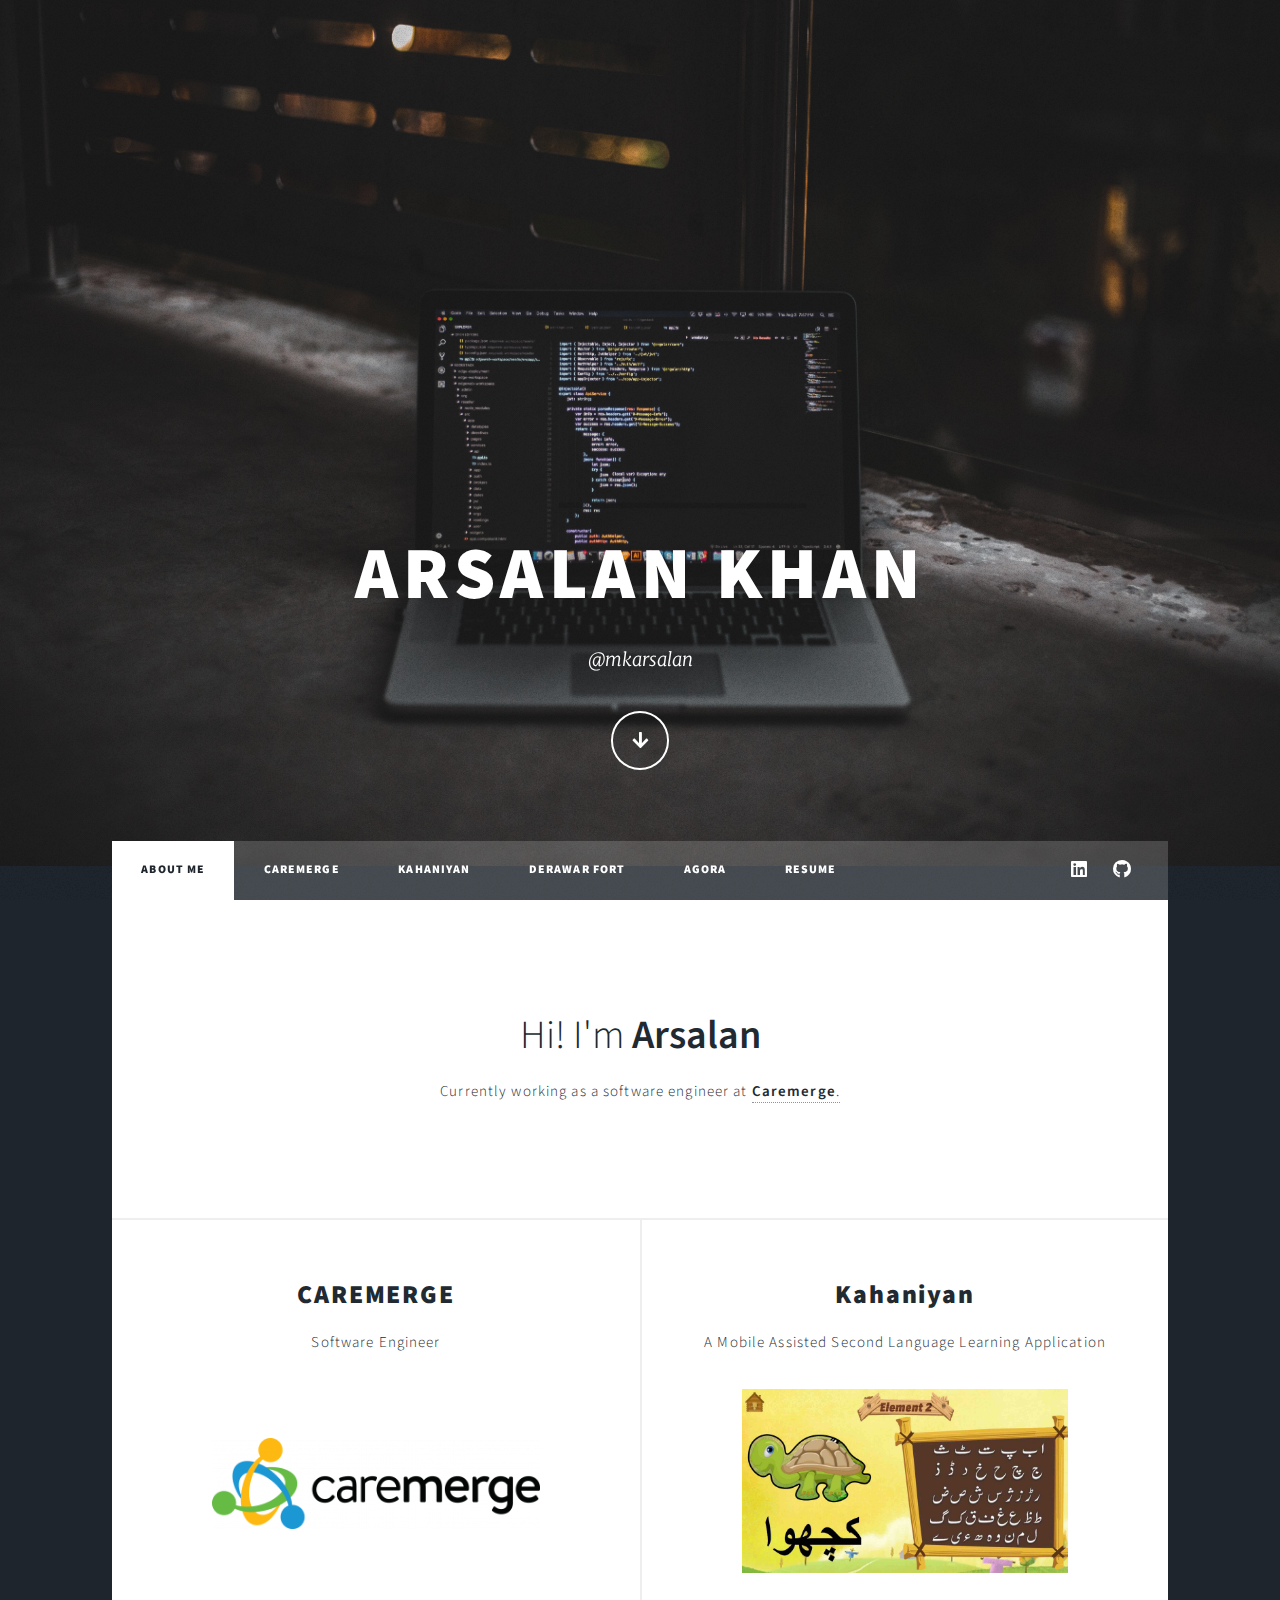
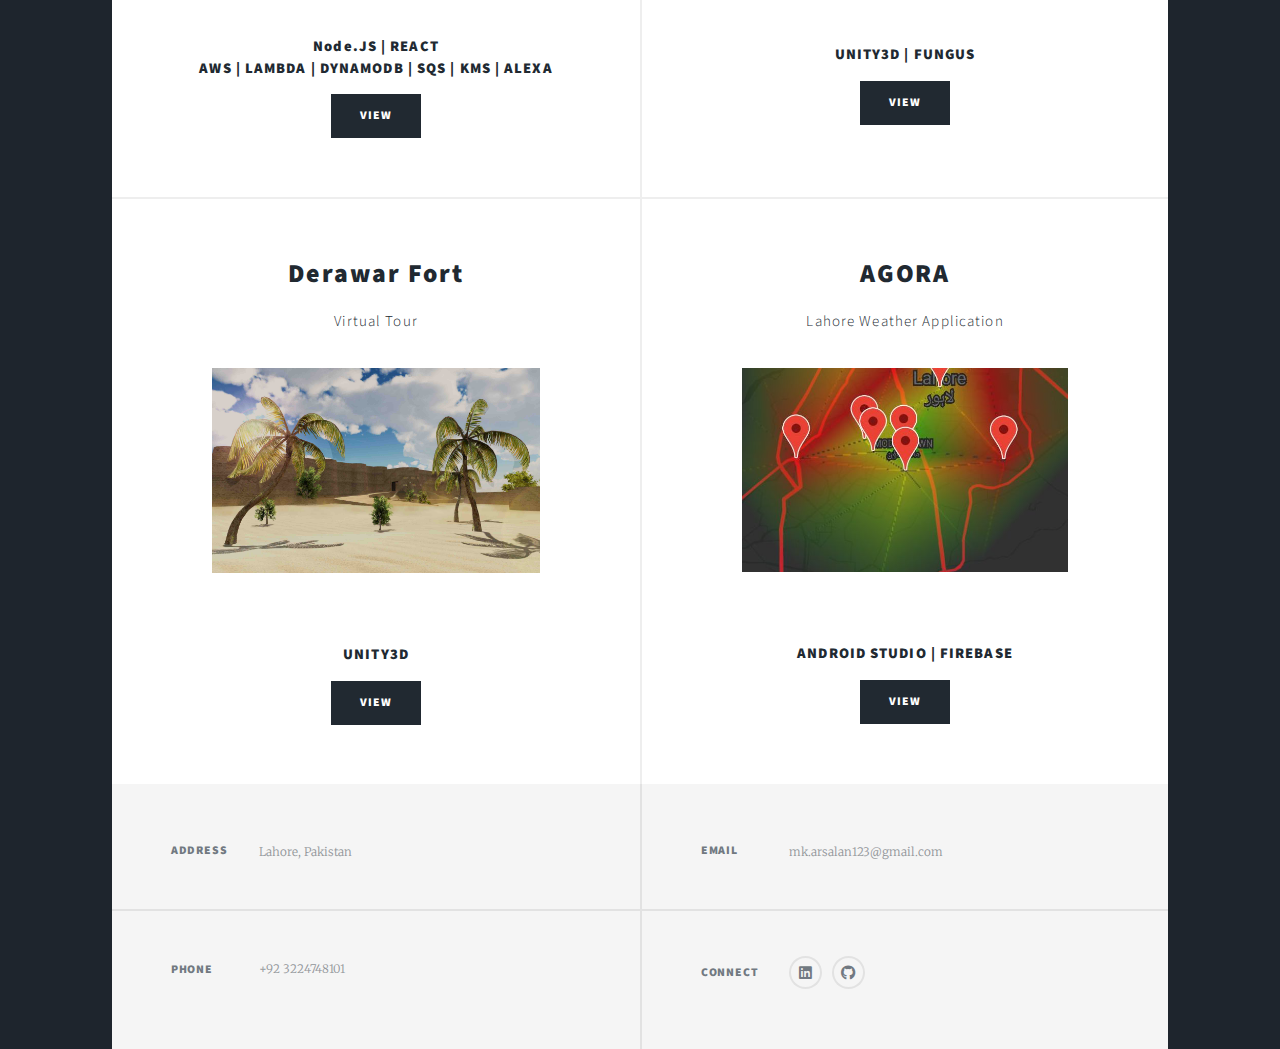
==== commit 2ae5042b: "footers" ====
--- a/index.html
+++ b/index.html
@@ -115,17 +115,17 @@
 					<footer id="footer">
 						<section class="split contact">
 							<section class="alt">
-								<h3>Address</h3>
+								<h3>ADDRESS</h3>
 								<p>Lahore, Pakistan</p>
 							</section>
 							<section>
-								<h3>Phone</h3>
+								<h3>PHONE</h3>
 								<p>+92 3224748101</p>
 							</section>
 						</section>
 						<section class="split contact">
 							<section class="alt">
-								<h3>Email</h3>
+								<h3>EMAIL</h3>
 								<p>mk.arsalan123@gmail.com</p>
 							</section>
 							<section>
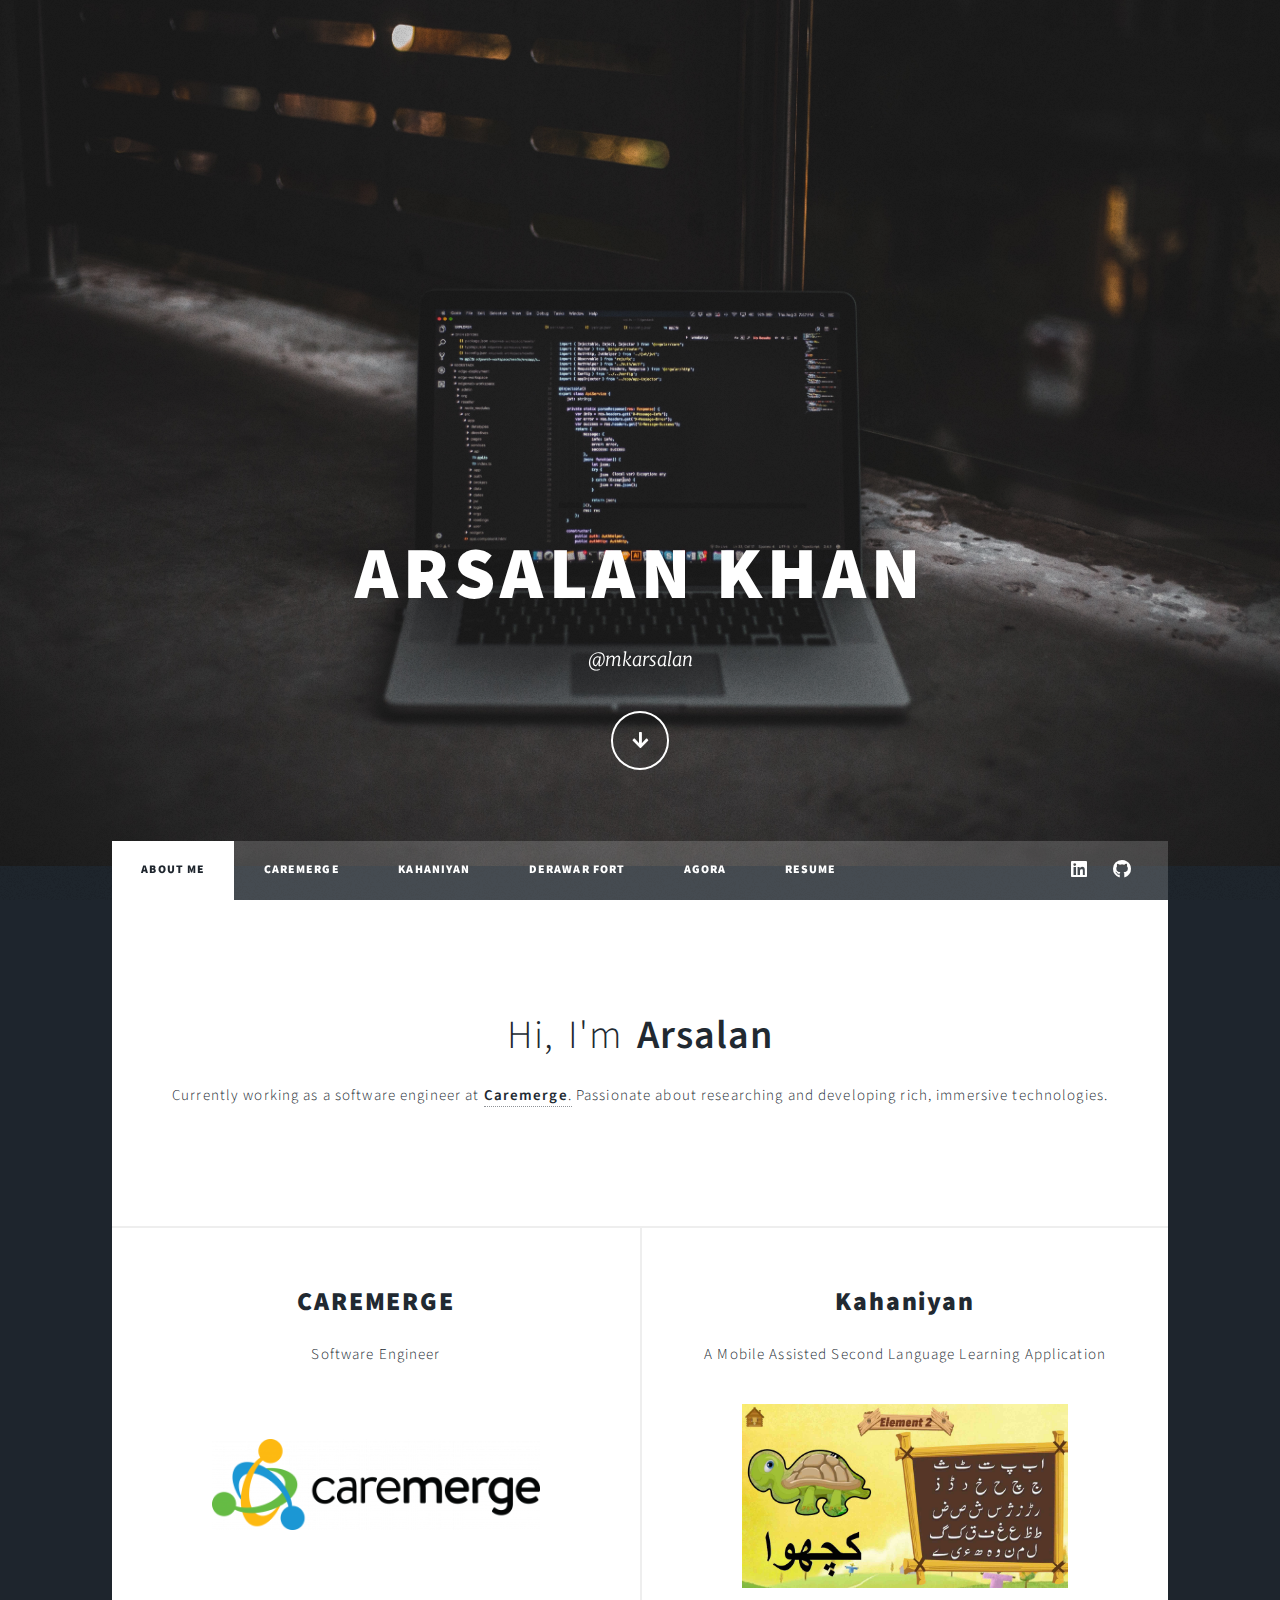
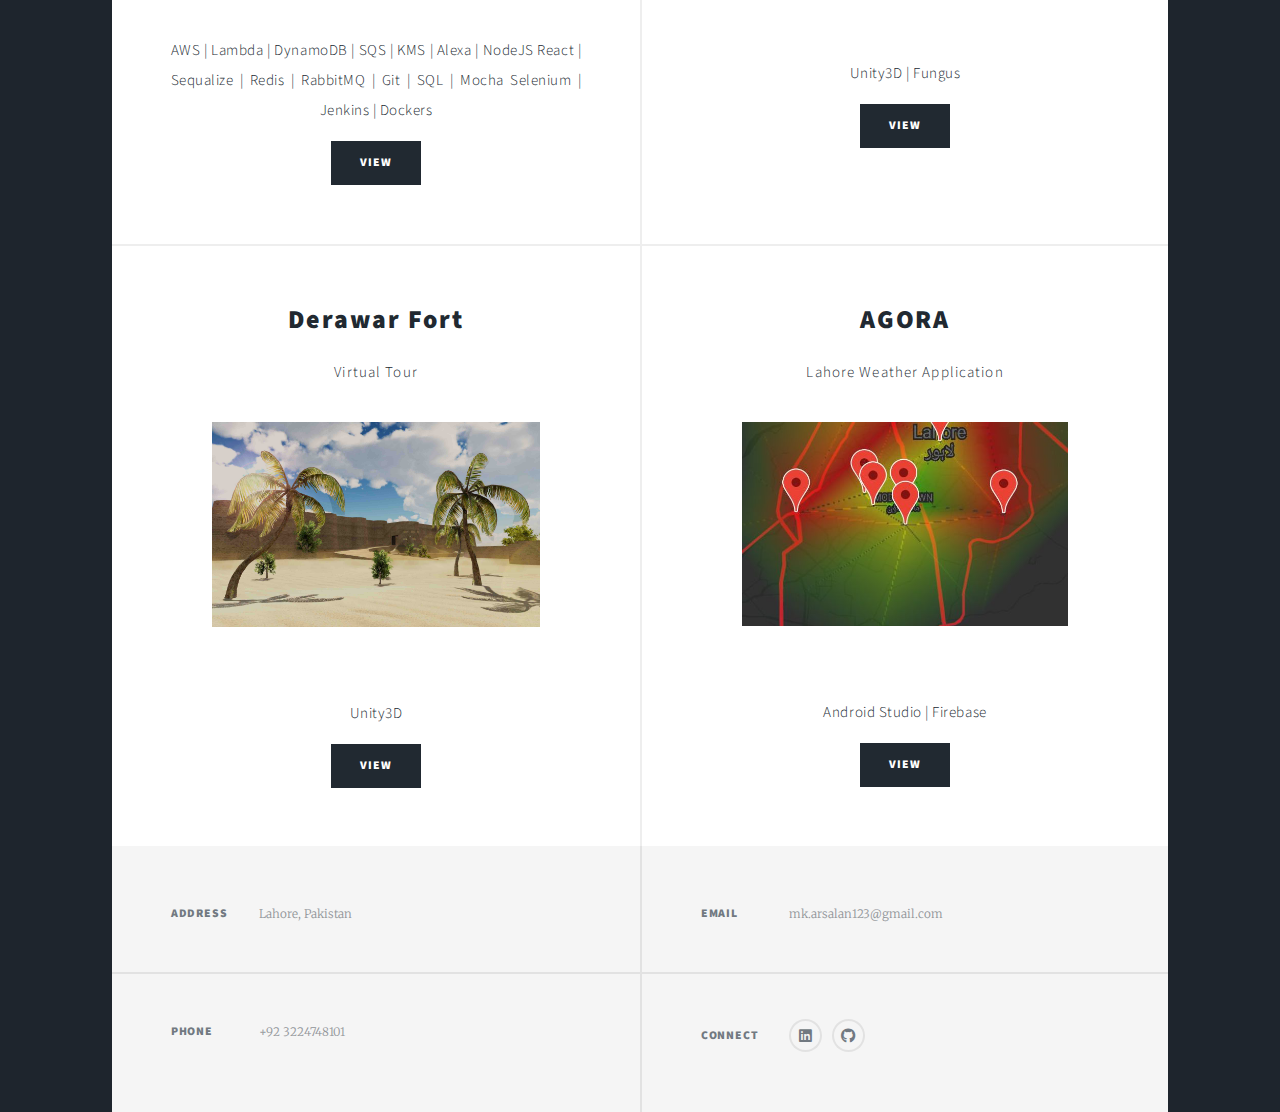
==== commit 3e029a3d: "lettering" ====
--- a/index.html
+++ b/index.html
@@ -50,8 +50,8 @@
 						<!-- Featured Post -->
 							<article class="post featured">
 								<header class="major">
-									<div class="subHeading">Hi! I'm <b>Arsalan</b></div>
-									<div class="subHeadingArticle">Currently working as a software engineer at <a href="https://caremerge.com/"><b>Caremerge</b>.</a></div>
+									<div class="subHeading">Hi, I'm <b>Arsalan</b></div>
+									<div class="subHeadingArticle" style="text-align:justify; text-align-last: center;">Currently working as a software engineer at <a href="https://caremerge.com/"><b>Caremerge</b>.</a> Passionate about researching and developing rich, immersive technologies.</div>
 								</header>
 							</article>
 
@@ -65,8 +65,11 @@
 									<br />
 									<a href="caremerge.html" class="image fitMedium"><img src="images/caremerge/logo.png" alt="" /></a>
 									<br /><br />
-									<h4>Node.JS | REACT<br />
-									AWS | LAMBDA | DYNAMODB | SQS | KMS | ALEXA</h4>
+									<div class="technologiesF">
+									AWS | Lambda | DynamoDB | SQS | KMS | Alexa |
+									NodeJS React | Sequalize | Redis | RabbitMQ |
+									Git | SQL | Mocha Selenium | Jenkins | Dockers
+									</div>
 									<ul class="actions special">
 										<li><a href="caremerge.html" class="button primary">View</a></li>
 									</ul>
@@ -78,7 +81,7 @@
 									</header>
 									<a href="kahaniyan.html" class="image fitMedium"><img src="images/kahaniyan/1.jpg" alt="" /></a>
 									<br />
-									<h4>UNITY3D | FUNGUS</h4>
+									<div class="technologiesF">Unity3D | Fungus</div>
 									<ul class="actions special">
 										<li><a href="kahaniyan.html" class="button primary">View</a></li>
 									</ul>
@@ -90,7 +93,7 @@
 									</header>
 									<a href="derawar.html" class="image fitMedium"><img src="images/derawar/1.jpg" alt="" /></a>
 									<br />
-									<h4>UNITY3D</h4>
+									<div class="technologiesF">Unity3D</div>
 									<ul class="actions special">
 										<li><a href="derawar.html" class="button primary">View</a></li>
 									</ul>
@@ -102,7 +105,7 @@
 									</header>
 									<a href="agora.html" class="image fitMedium"><img src="images/agora/0.jpg" alt="" /></a>
 									<br />
-									<h4>ANDROID STUDIO | FIREBASE</h4>
+									<div class="technologiesF">Android Studio | Firebase</div>
 									<ul class="actions special">
 										<li><a href="agora.html" class="button primary">View</a></li>
 									</ul>
--- a/assets/css/main.css
+++ b/assets/css/main.css
@@ -90,15 +90,28 @@
 .subHeading {
 	font-family: "Source Sans Pro", Helvetica, sans-serif;
 	font-size: 40px;
+	word-spacing: 0.13em;
+	letter-spacing: 0.025em;
 }
 
 .subHeadingArticle {
 	font-family: "Source Sans Pro", Helvetica, sans-serif;
 	font-size: 15px;
-	line-height: 1.2;
+	line-height: 1.7;
 	letter-spacing: 0.075em;
-	margin: 0 0 1rem 0;
+	margin: 0 0 0 0;
 }
+
+.technologiesF{
+	font-family: "Source Sans Pro", Helvetica, sans-serif;
+	font-size: 15px;
+	line-height: 2;
+	letter-spacing: 0.035em;
+	margin: 0 0 1em 0;
+	text-align:justify;
+	text-align-last: center;"
+}
+
 .center-justified {
     text-align: justify;
     text-align-last: center;
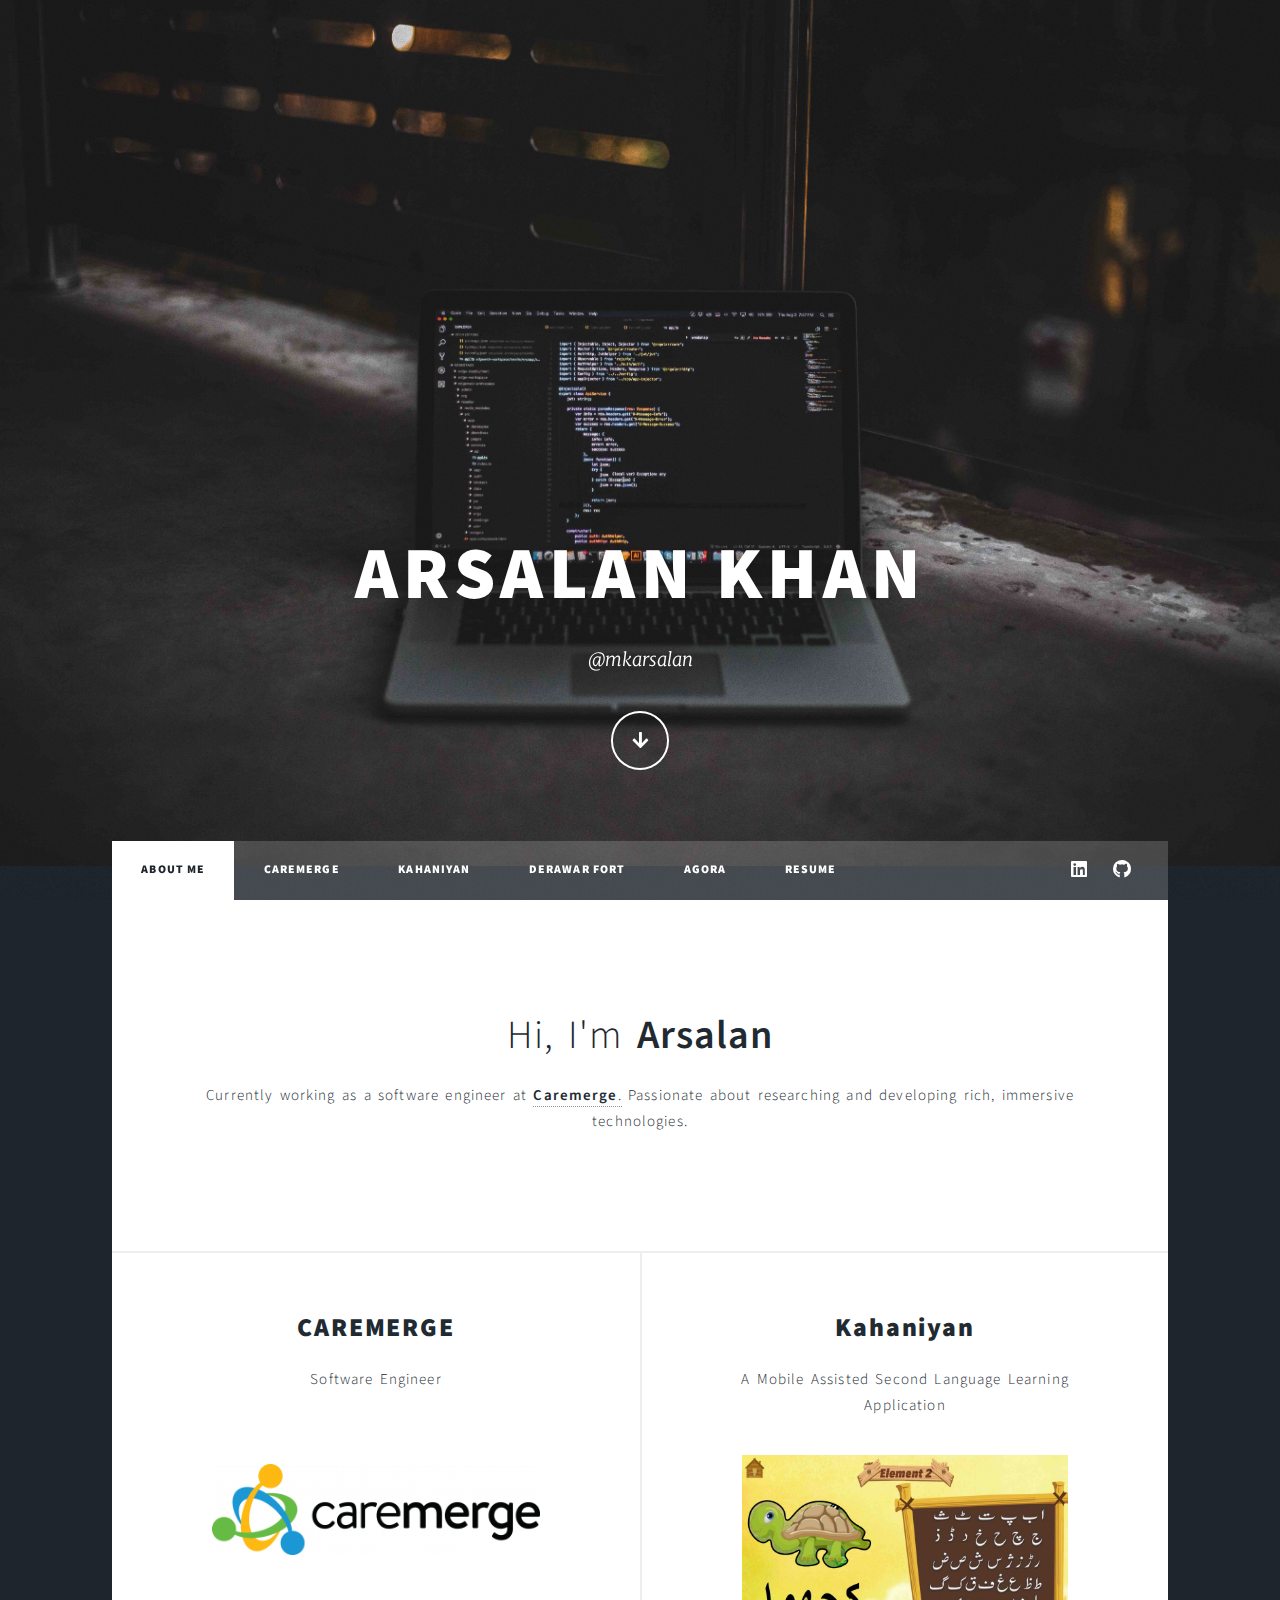
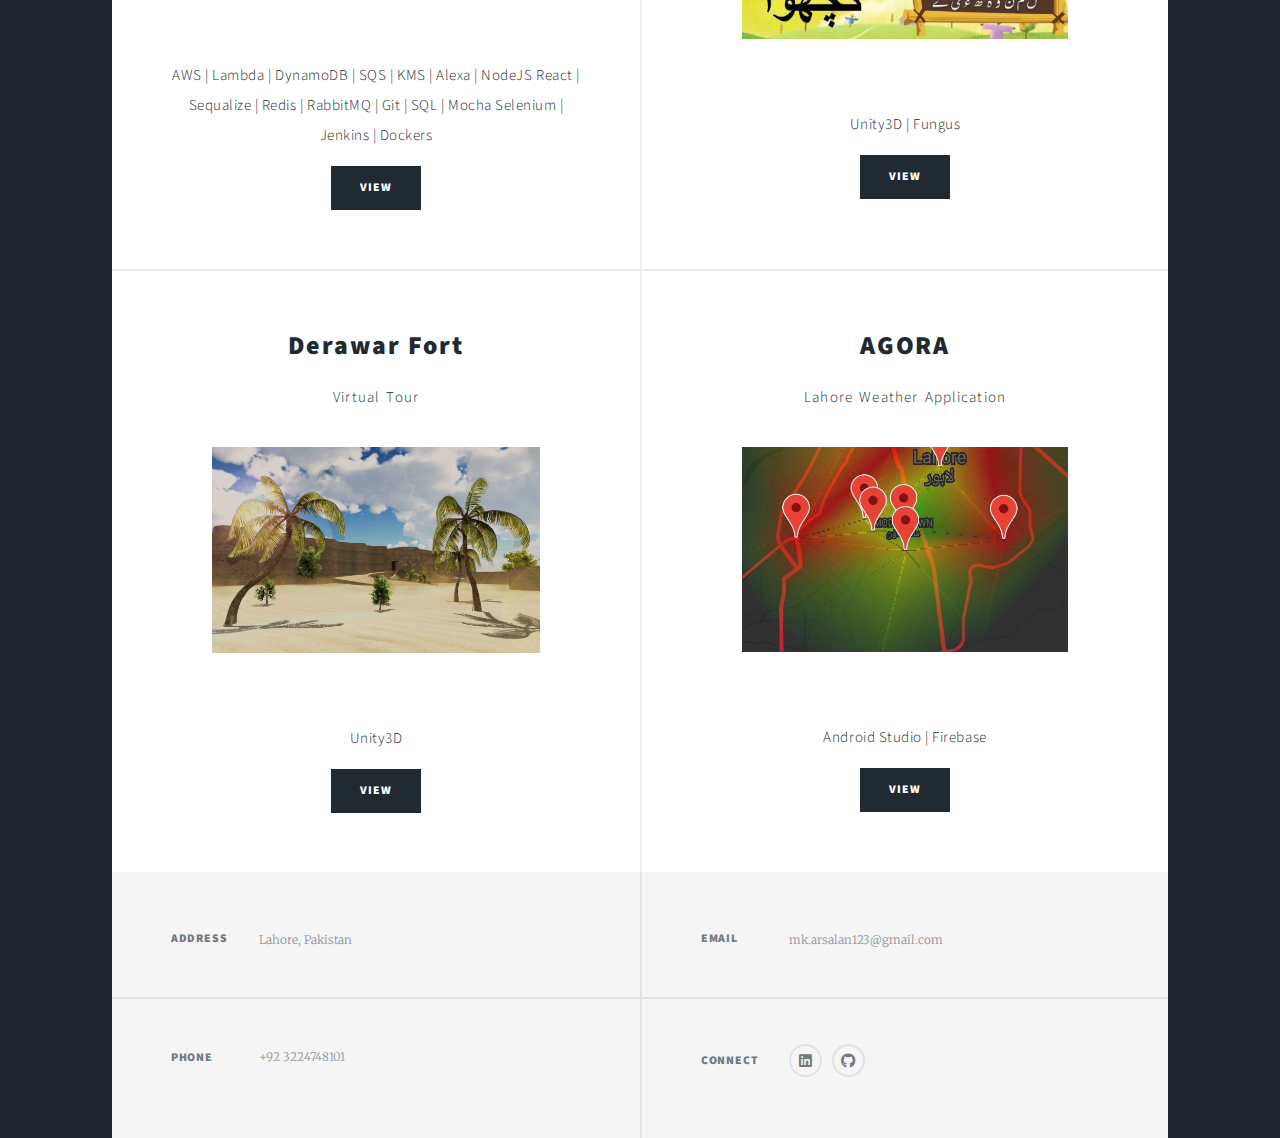
==== commit affb7867: "css" ====
--- a/index.html
+++ b/index.html
@@ -51,7 +51,7 @@
 							<article class="post featured">
 								<header class="major">
 									<div class="subHeading">Hi, I'm <b>Arsalan</b></div>
-									<div class="subHeadingArticle" style="text-align:justify; text-align-last: center;">Currently working as a software engineer at <a href="https://caremerge.com/"><b>Caremerge</b>.</a> Passionate about researching and developing rich, immersive technologies.</div>
+									<div class="subHeadingArticle" style="text-align:center;">Currently working as a software engineer at <a href="https://caremerge.com/"><b>Caremerge</b>.</a> Passionate about researching and developing rich, immersive technologies.</div>
 								</header>
 							</article>
 
--- a/assets/css/main.css
+++ b/assets/css/main.css
@@ -100,6 +100,7 @@
 	line-height: 1.7;
 	letter-spacing: 0.075em;
 	margin: 0 0 0 0;
+	word-spacing: 0.15em;
 }
 
 .technologiesF{
@@ -108,8 +109,7 @@
 	line-height: 2;
 	letter-spacing: 0.035em;
 	margin: 0 0 1em 0;
-	text-align:justify;
-	text-align-last: center;"
+	text-align:center;
 }
 
 .center-justified {
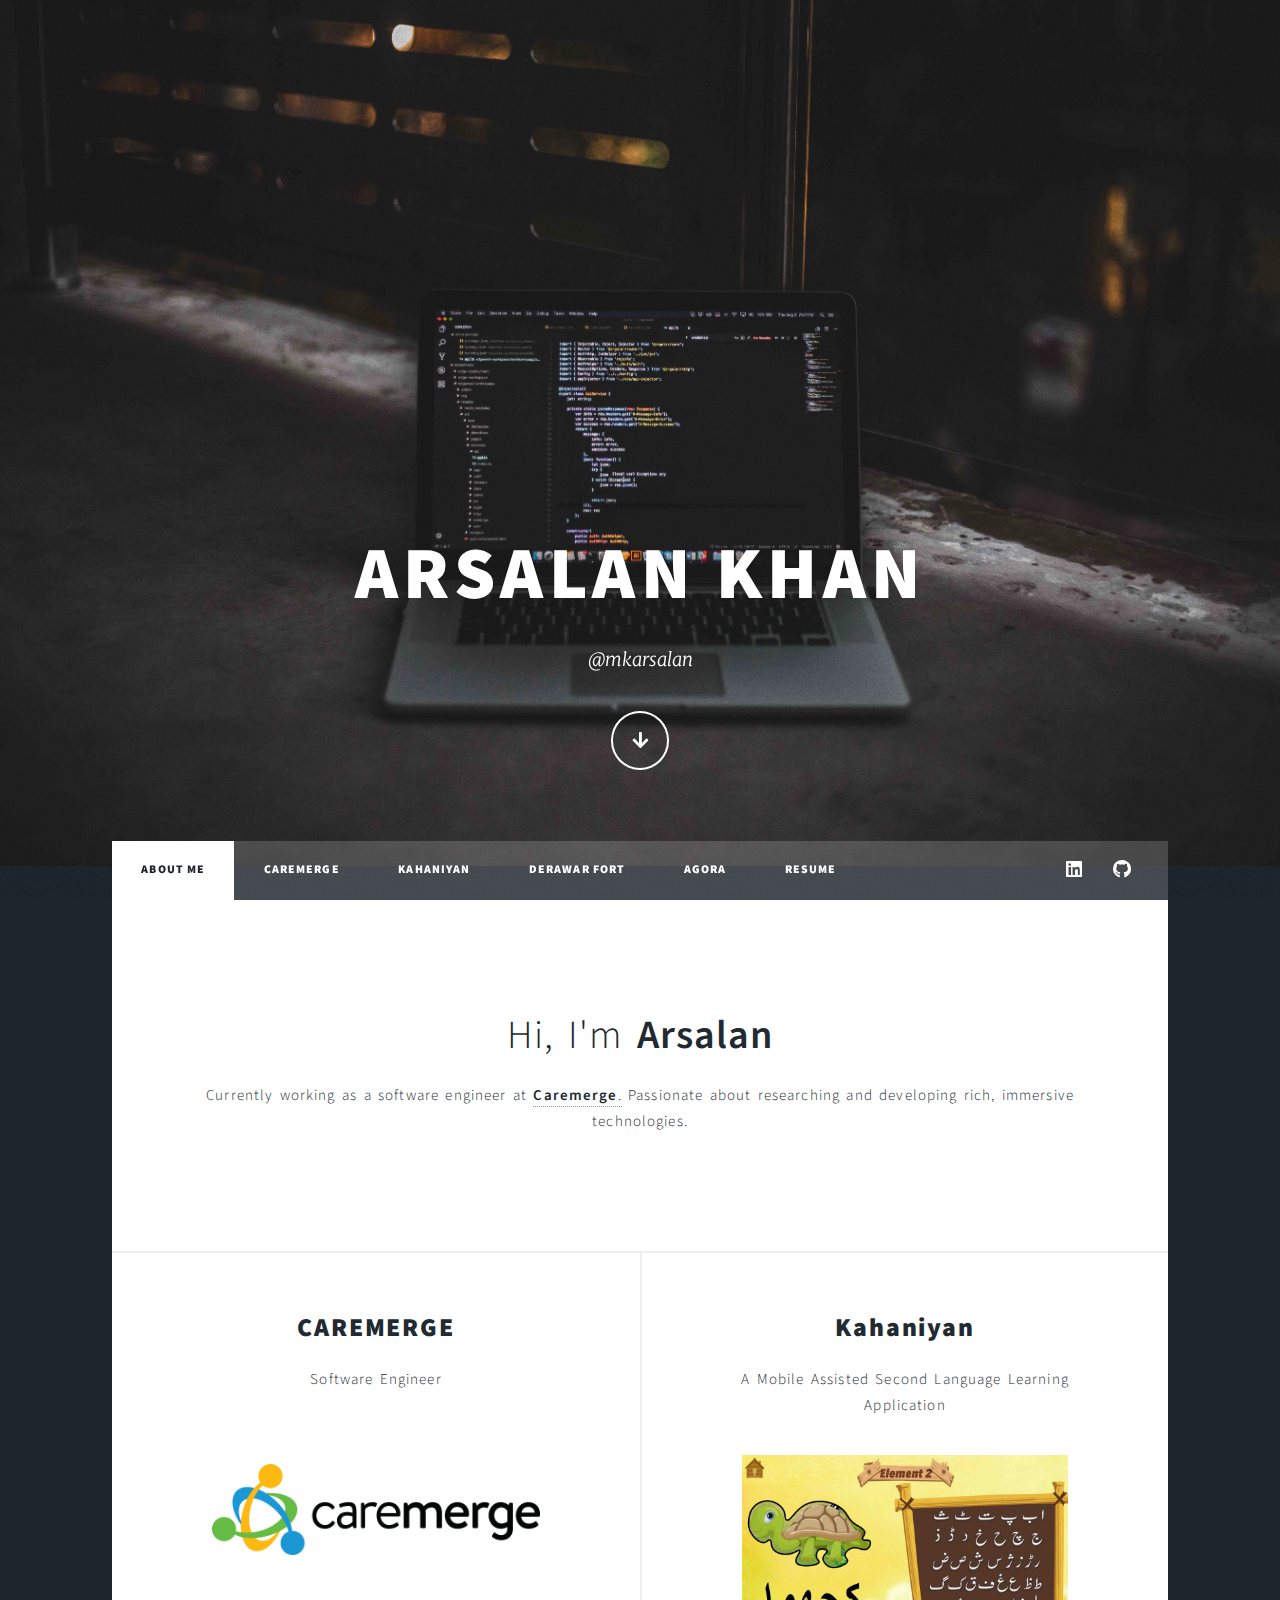
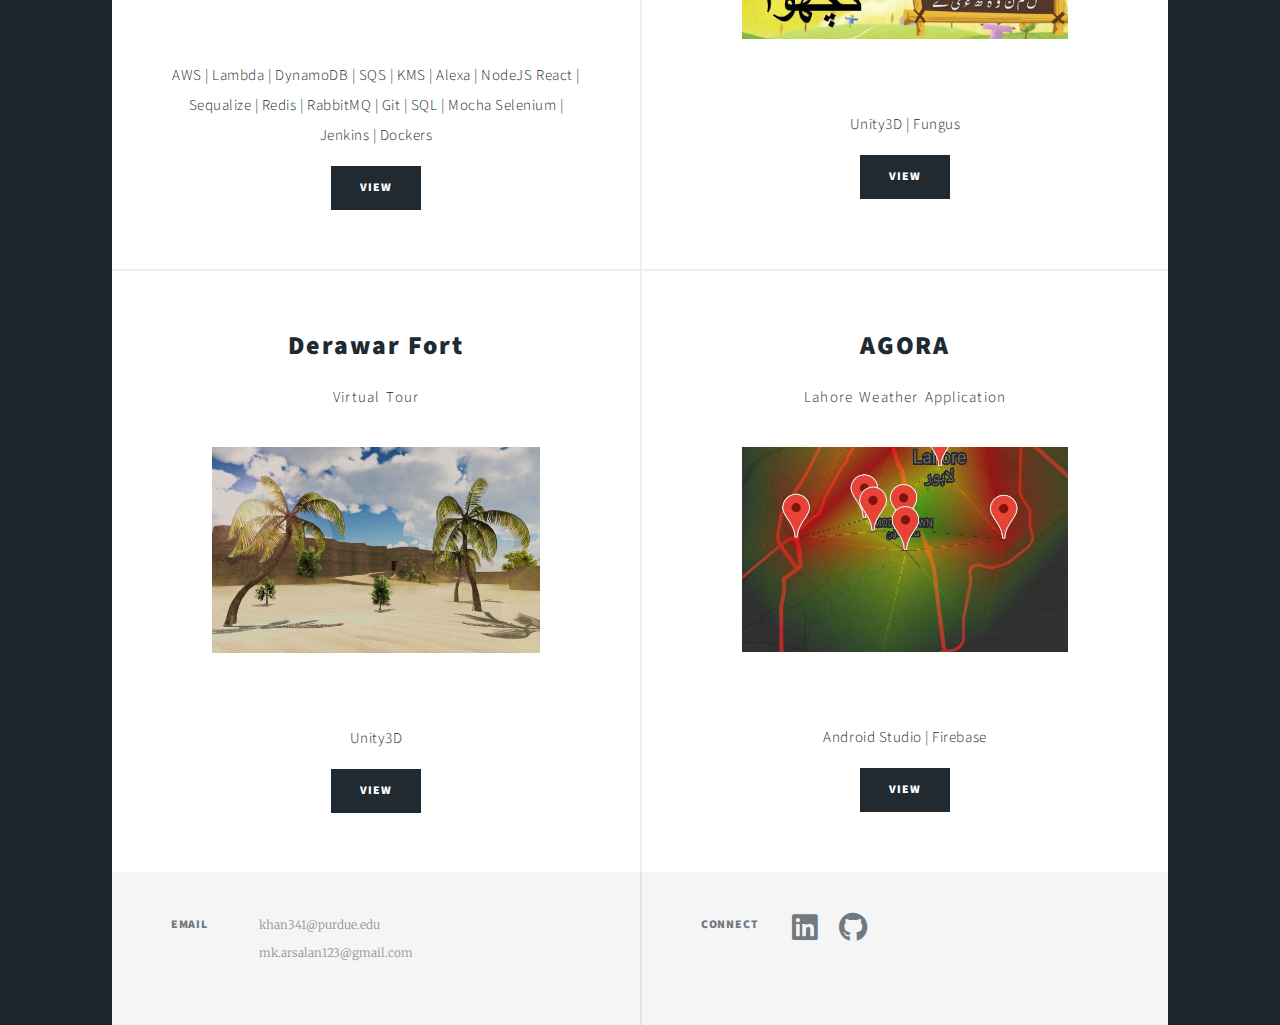
==== commit c55ccd85: "fixed footer" ====
--- a/index.html
+++ b/index.html
@@ -51,7 +51,7 @@
 							<article class="post featured">
 								<header class="major">
 									<div class="subHeading">Hi, I'm <b>Arsalan</b></div>
-									<div class="subHeadingArticle" style="text-align:center;">Currently working as a software engineer at <a href="https://caremerge.com/"><b>Caremerge</b>.</a> Passionate about researching and developing rich, immersive technologies.</div>
+									<div class="subHeadingArticle">Currently working as a software engineer at <a href="https://caremerge.com/"><b>Caremerge</b>.</a> Passionate about researching and developing rich, immersive technologies.</div>
 								</header>
 							</article>
 
@@ -118,20 +118,13 @@
 					<footer id="footer">
 						<section class="split contact">
 							<section class="alt">
-								<h3>ADDRESS</h3>
-								<p>Lahore, Pakistan</p>
-							</section>
-							<section>
-								<h3>PHONE</h3>
-								<p>+92 3224748101</p>
+								<h3>EMAIL</h3>
+								<p>khan341@purdue.edu<br />
+								mk.arsalan123@gmail.com</p>
 							</section>
 						</section>
 						<section class="split contact">
 							<section class="alt">
-								<h3>EMAIL</h3>
-								<p>mk.arsalan123@gmail.com</p>
-							</section>
-							<section>
 								<h3>CONNECT</h3>
 								<ul class="icons alt">
 									<li><a href="https://www.linkedin.com/in/mkarsalan/" class="icon brands alt fa-linkedin"><span class="label">LinkedIn</span></a></li>
--- a/assets/css/main.css
+++ b/assets/css/main.css
@@ -101,6 +101,15 @@
 	letter-spacing: 0.075em;
 	margin: 0 0 0 0;
 	word-spacing: 0.15em;
+}
+
+.mainSubHeading {
+	font-family: "Source Sans Pro", Helvetica, sans-serif;
+	font-size: 16px;
+	line-height: 1.7;
+	letter-spacing: 0.075em;
+	margin: 0 0 1.5em 0;
+	word-spacing: 0.15em;	
 }
 
 .technologiesF{
@@ -2863,7 +2872,7 @@
 
 		ul.icons li {
 			display: inline-block;
-			padding: 0 0.5rem 0 0;
+			padding: 0 0.8rem 0 0;
 			vertical-align: middle;
 		}
 
@@ -2886,7 +2895,7 @@
 			-webkit-transition: color 0.2s ease-in-out, background-color 0.2s ease-in-out, border-color 0.2s ease-in-out, box-shadow 0.2s ease-in-out;
 			-ms-transition: color 0.2s ease-in-out, background-color 0.2s ease-in-out, border-color 0.2s ease-in-out, box-shadow 0.2s ease-in-out;
 			transition: color 0.2s ease-in-out, background-color 0.2s ease-in-out, border-color 0.2s ease-in-out, box-shadow 0.2s ease-in-out;
-			font-size: 1rem;
+			font-size: 2rem;
 		}
 
 /* List */
@@ -4176,11 +4185,11 @@
 		}
 
 		#footer ul.icons.alt li .icon:before {
-			box-shadow: inset 0 0 0 2px #e2e2e2;
+			box-shadow: inset 0 0 0 0 #e2e2e2;
 		}
 
 		#footer ul.icons.alt li a.icon:hover:before {
-			box-shadow: inset 0 0 0 2px #18bfef;
+			box-shadow: inset 0 0 0 0 #18bfef;
 		}
 
 		#footer header.major .date:before, #footer header.major .date:after {
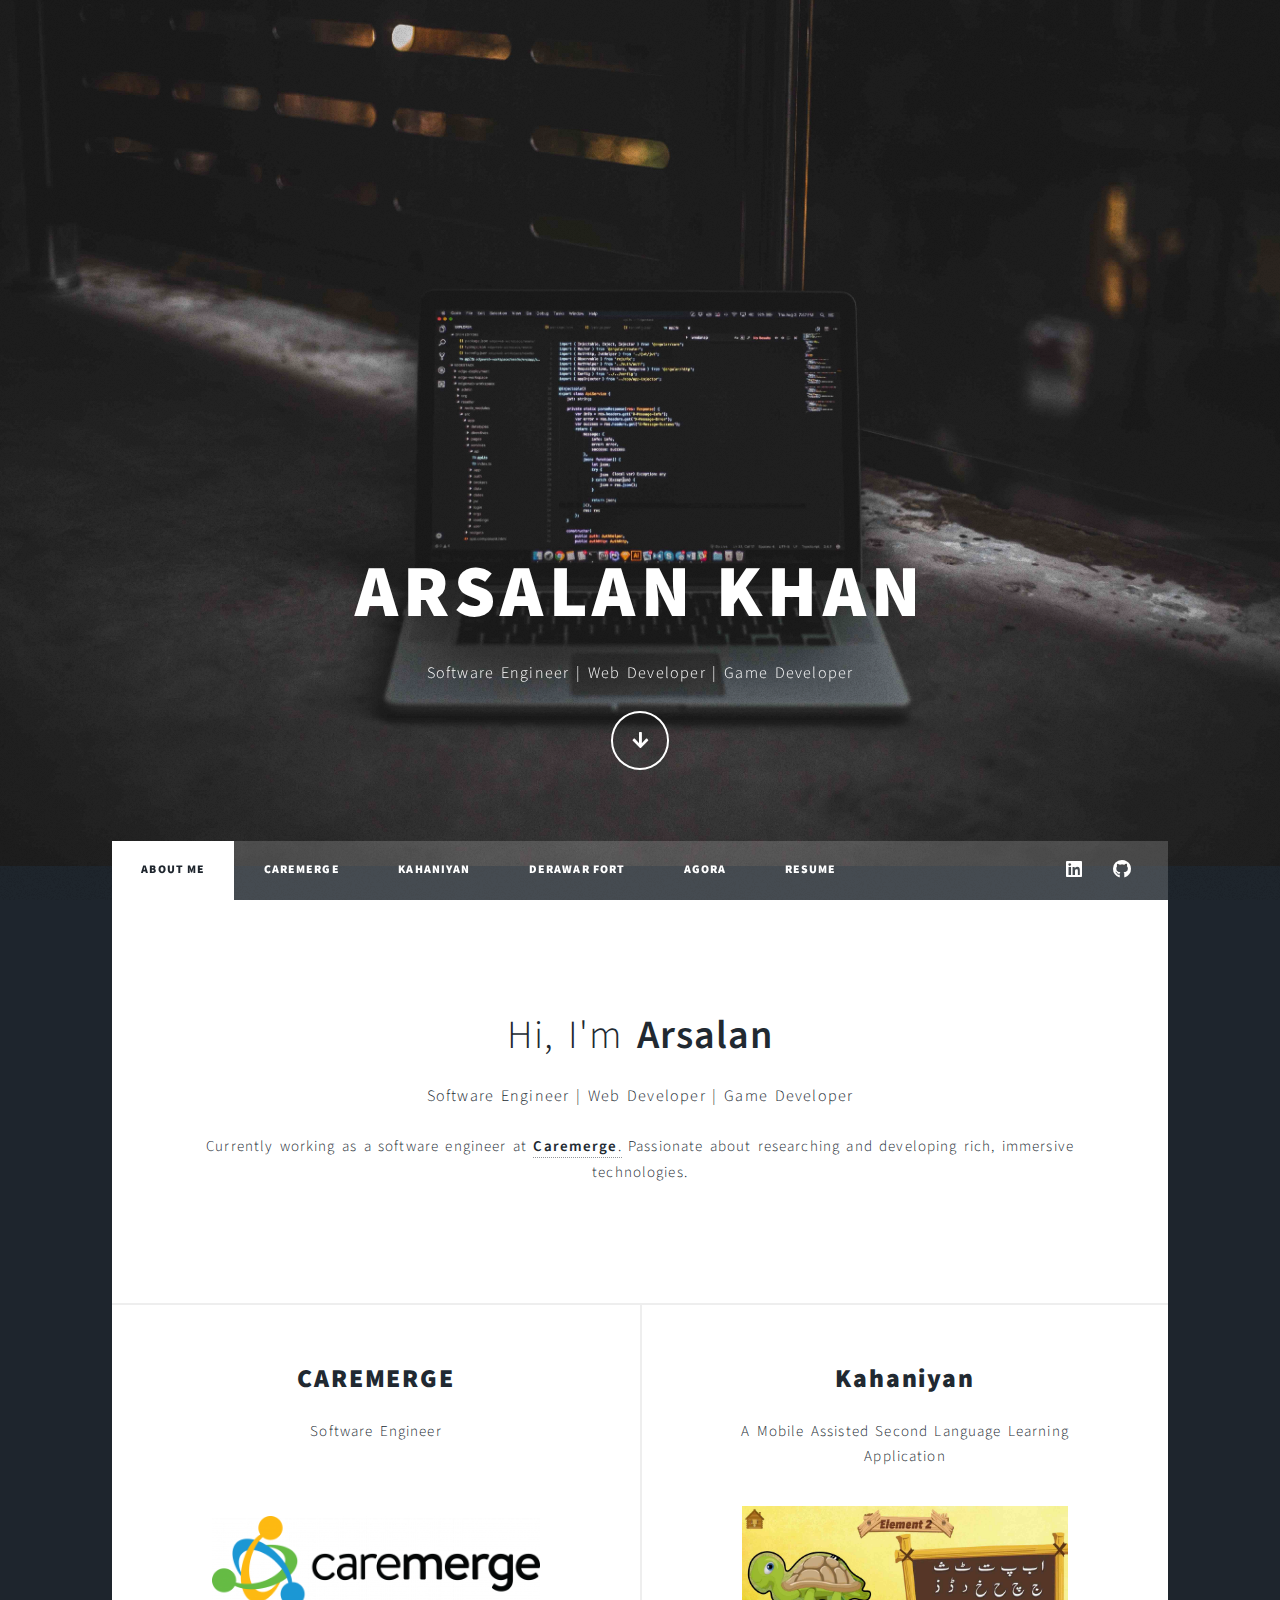
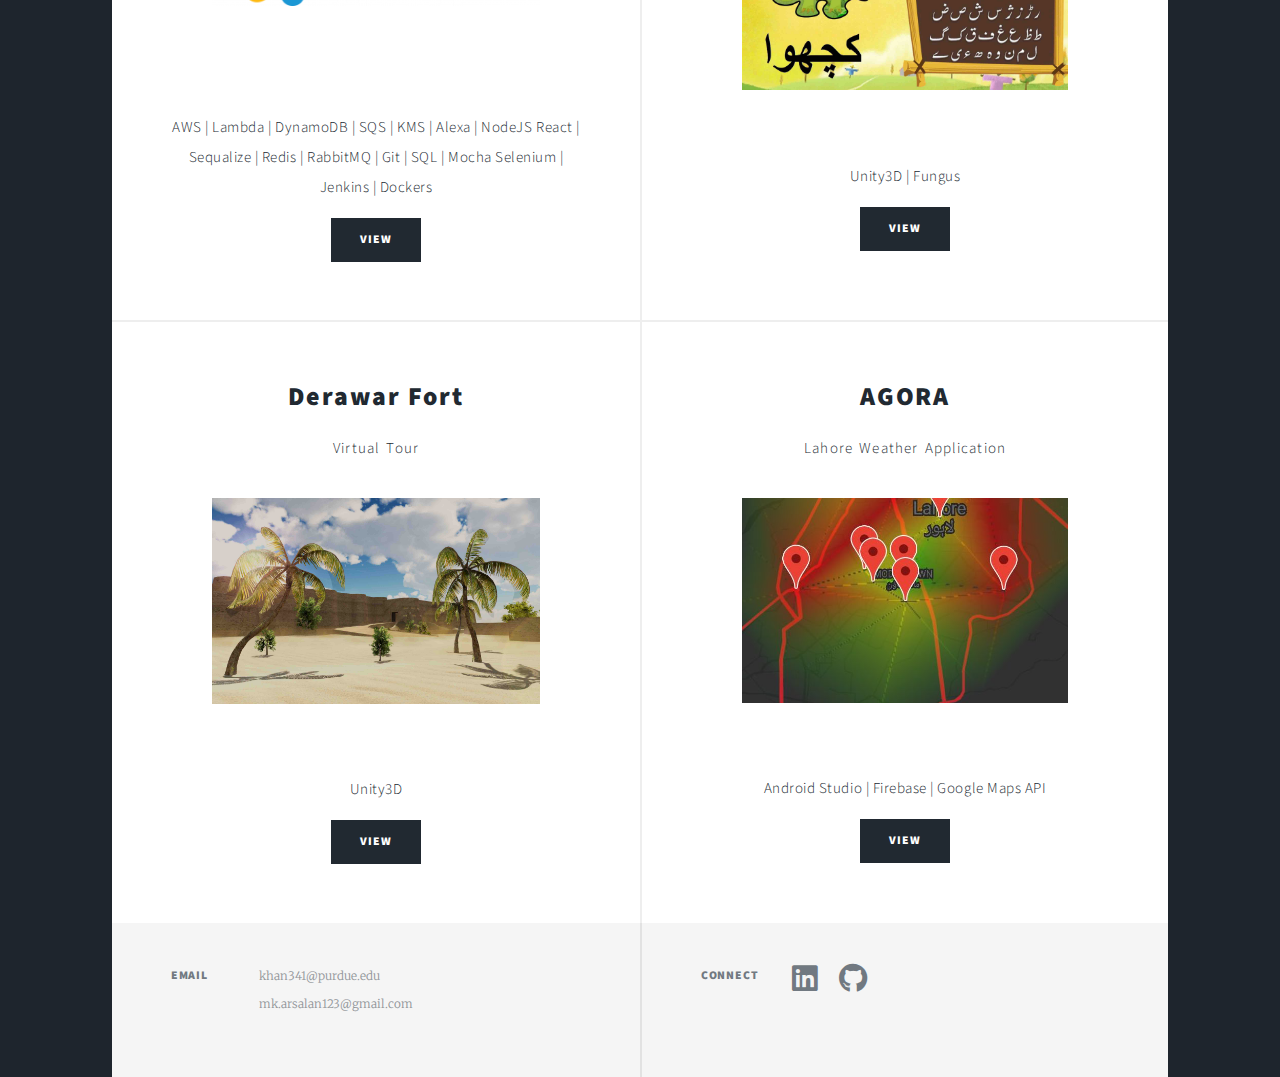
==== commit 010f6bec: "added couple of things" ====
--- a/index.html
+++ b/index.html
@@ -15,7 +15,7 @@
 				<!-- Intro -->
 					<div id="intro">
 						<h1>ARSALAN KHAN</h1>
-						<p>@mkarsalan</p>
+						<div class="mainSubHeading">Software Engineer | Web Developer | Game Developer</div>
 
 						<ul class="actions">
 							<li><a href="#header" class="button icon solid solo fa-arrow-down scrolly">Continue</a></li>
@@ -51,6 +51,7 @@
 							<article class="post featured">
 								<header class="major">
 									<div class="subHeading">Hi, I'm <b>Arsalan</b></div>
+									<div class="mainSubHeading">Software Engineer | Web Developer | Game Developer</div>
 									<div class="subHeadingArticle">Currently working as a software engineer at <a href="https://caremerge.com/"><b>Caremerge</b>.</a> Passionate about researching and developing rich, immersive technologies.</div>
 								</header>
 							</article>
@@ -105,7 +106,7 @@
 									</header>
 									<a href="agora.html" class="image fitMedium"><img src="images/agora/0.jpg" alt="" /></a>
 									<br />
-									<div class="technologiesF">Android Studio | Firebase</div>
+									<div class="technologiesF">Android Studio | Firebase | Google Maps API</div>
 									<ul class="actions special">
 										<li><a href="agora.html" class="button primary">View</a></li>
 									</ul>
